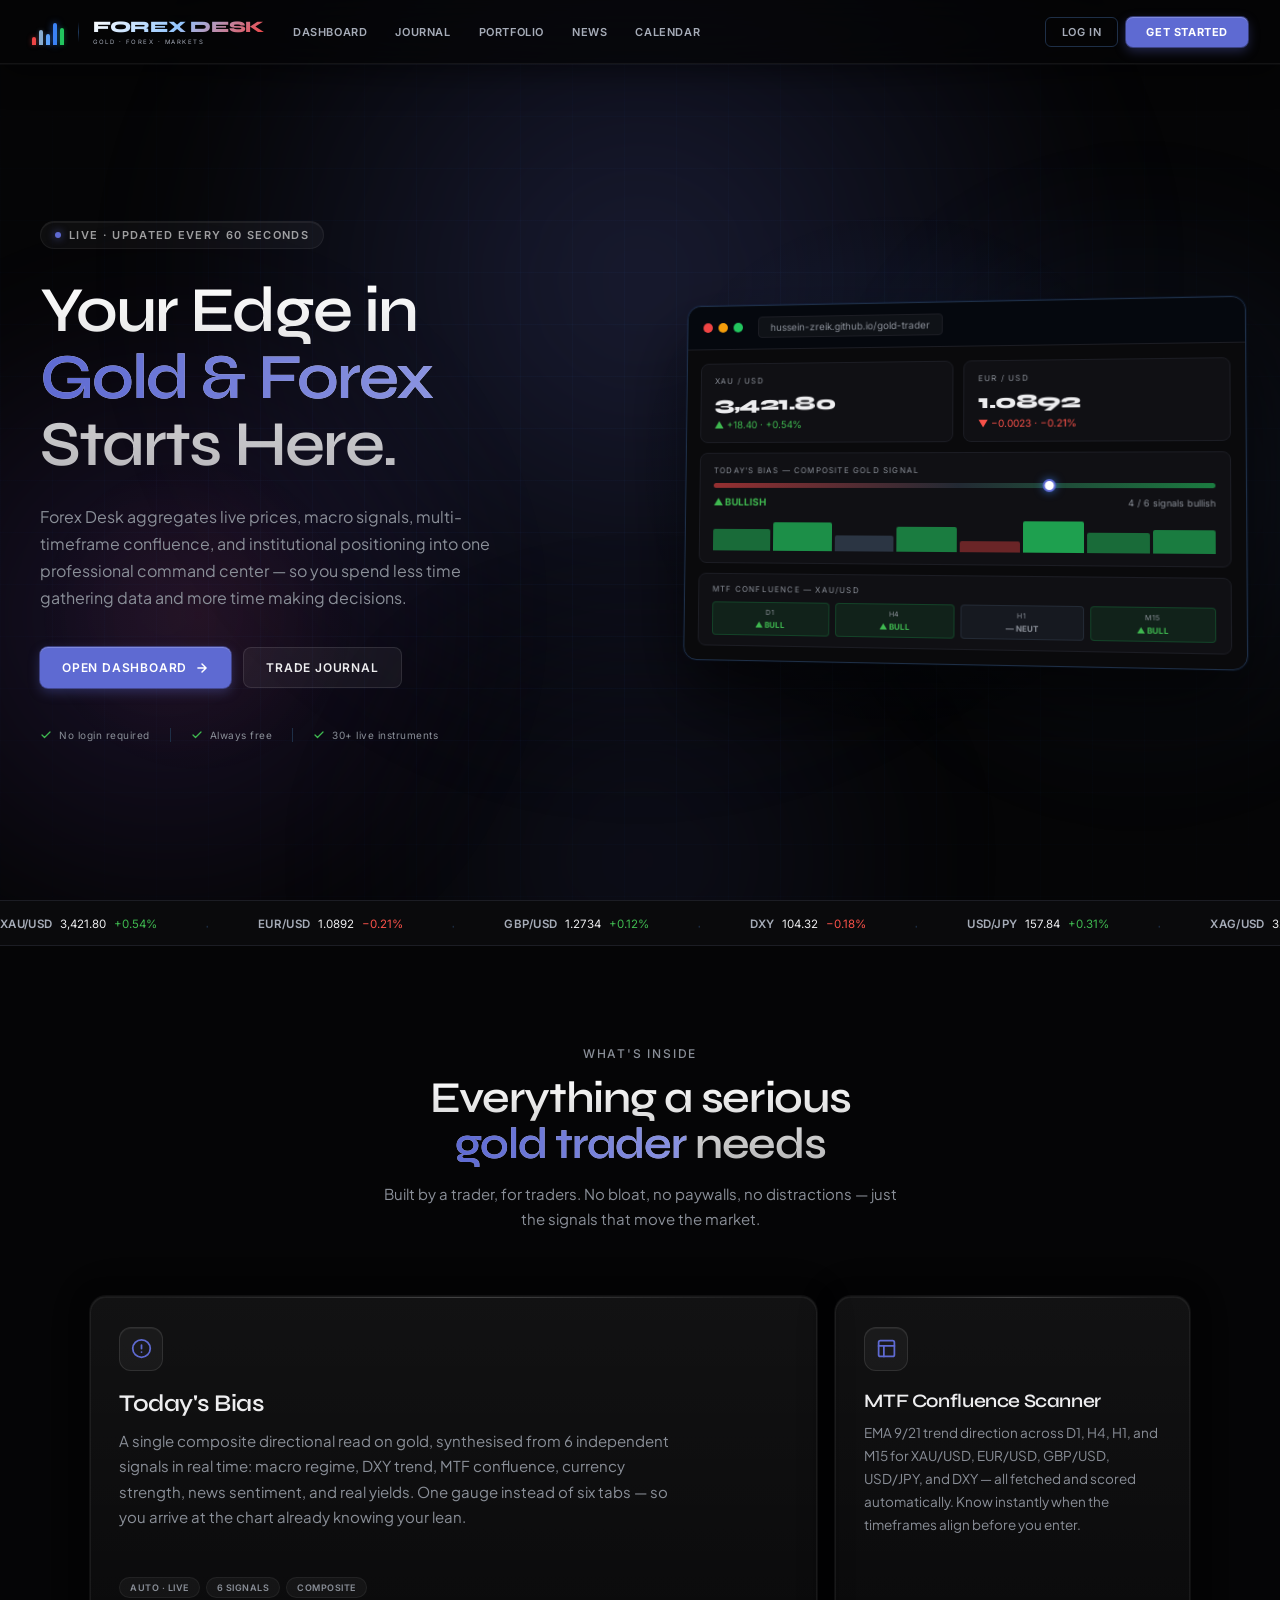
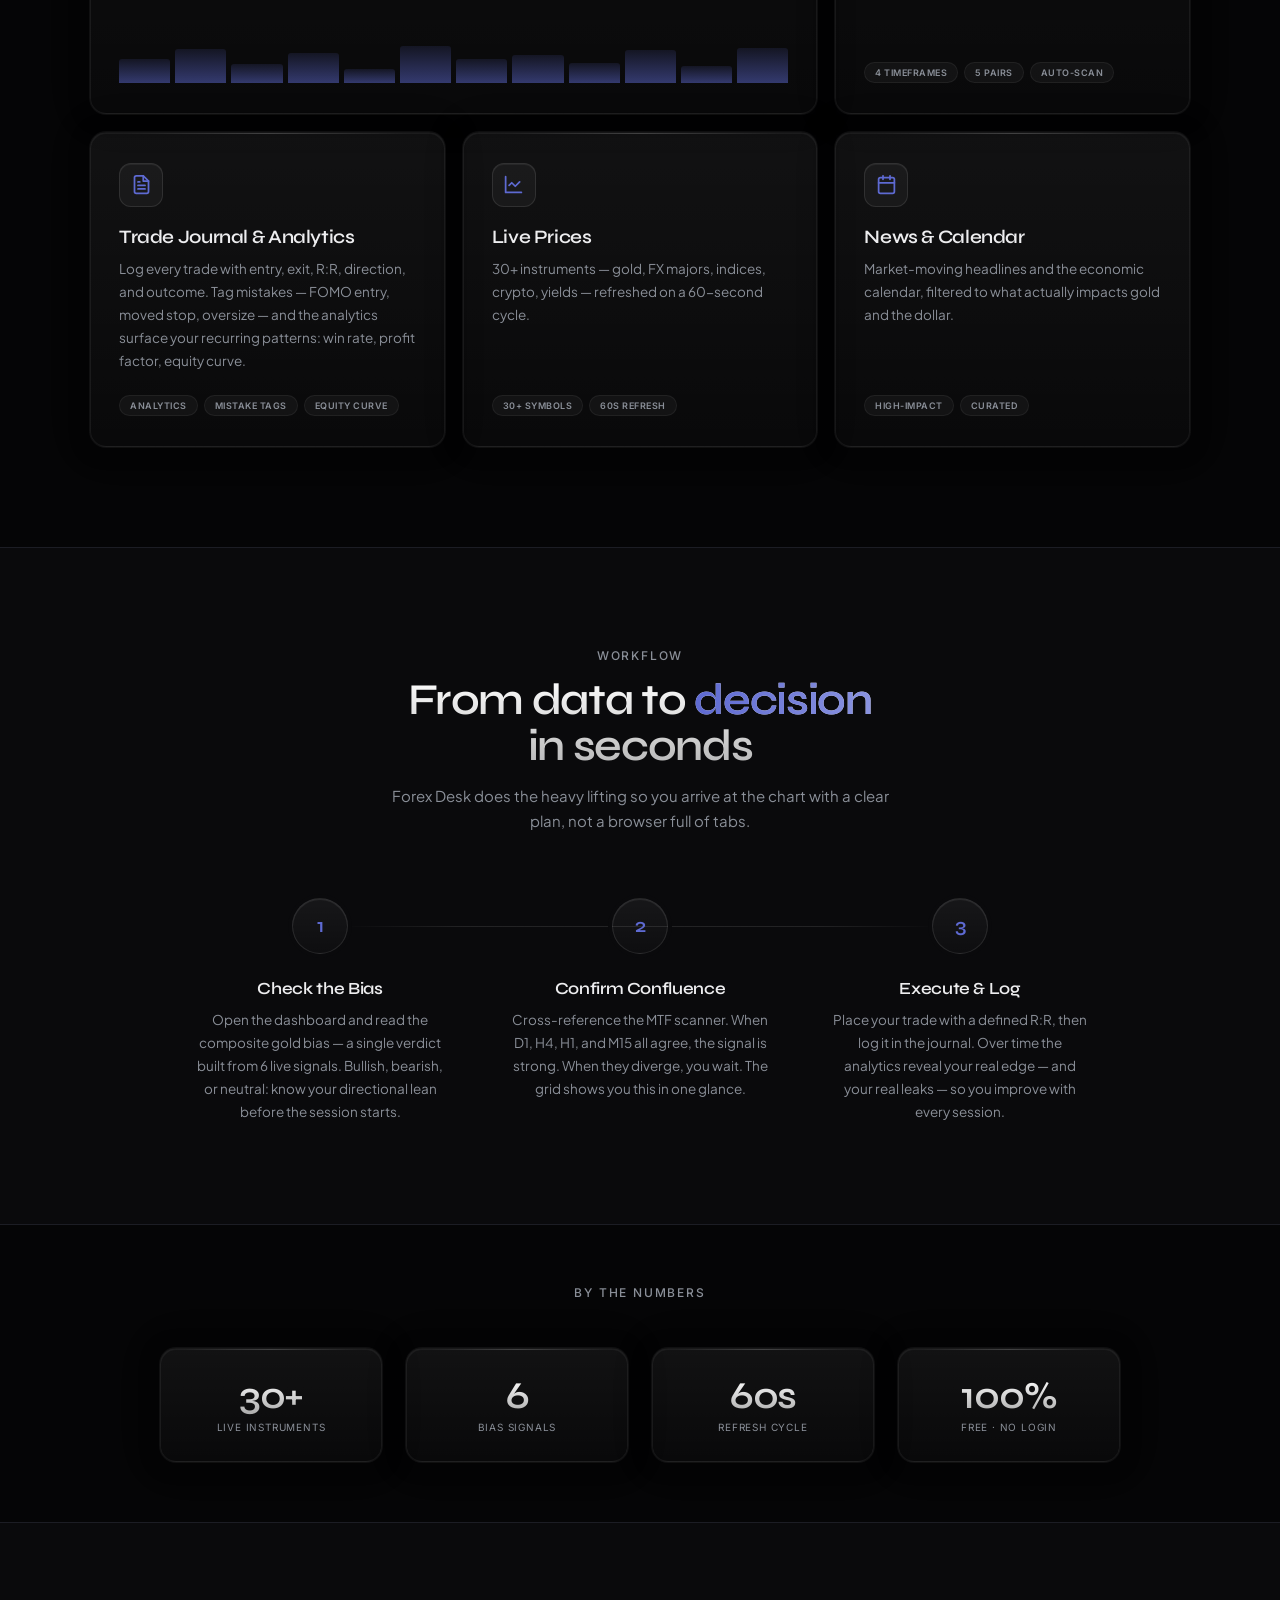
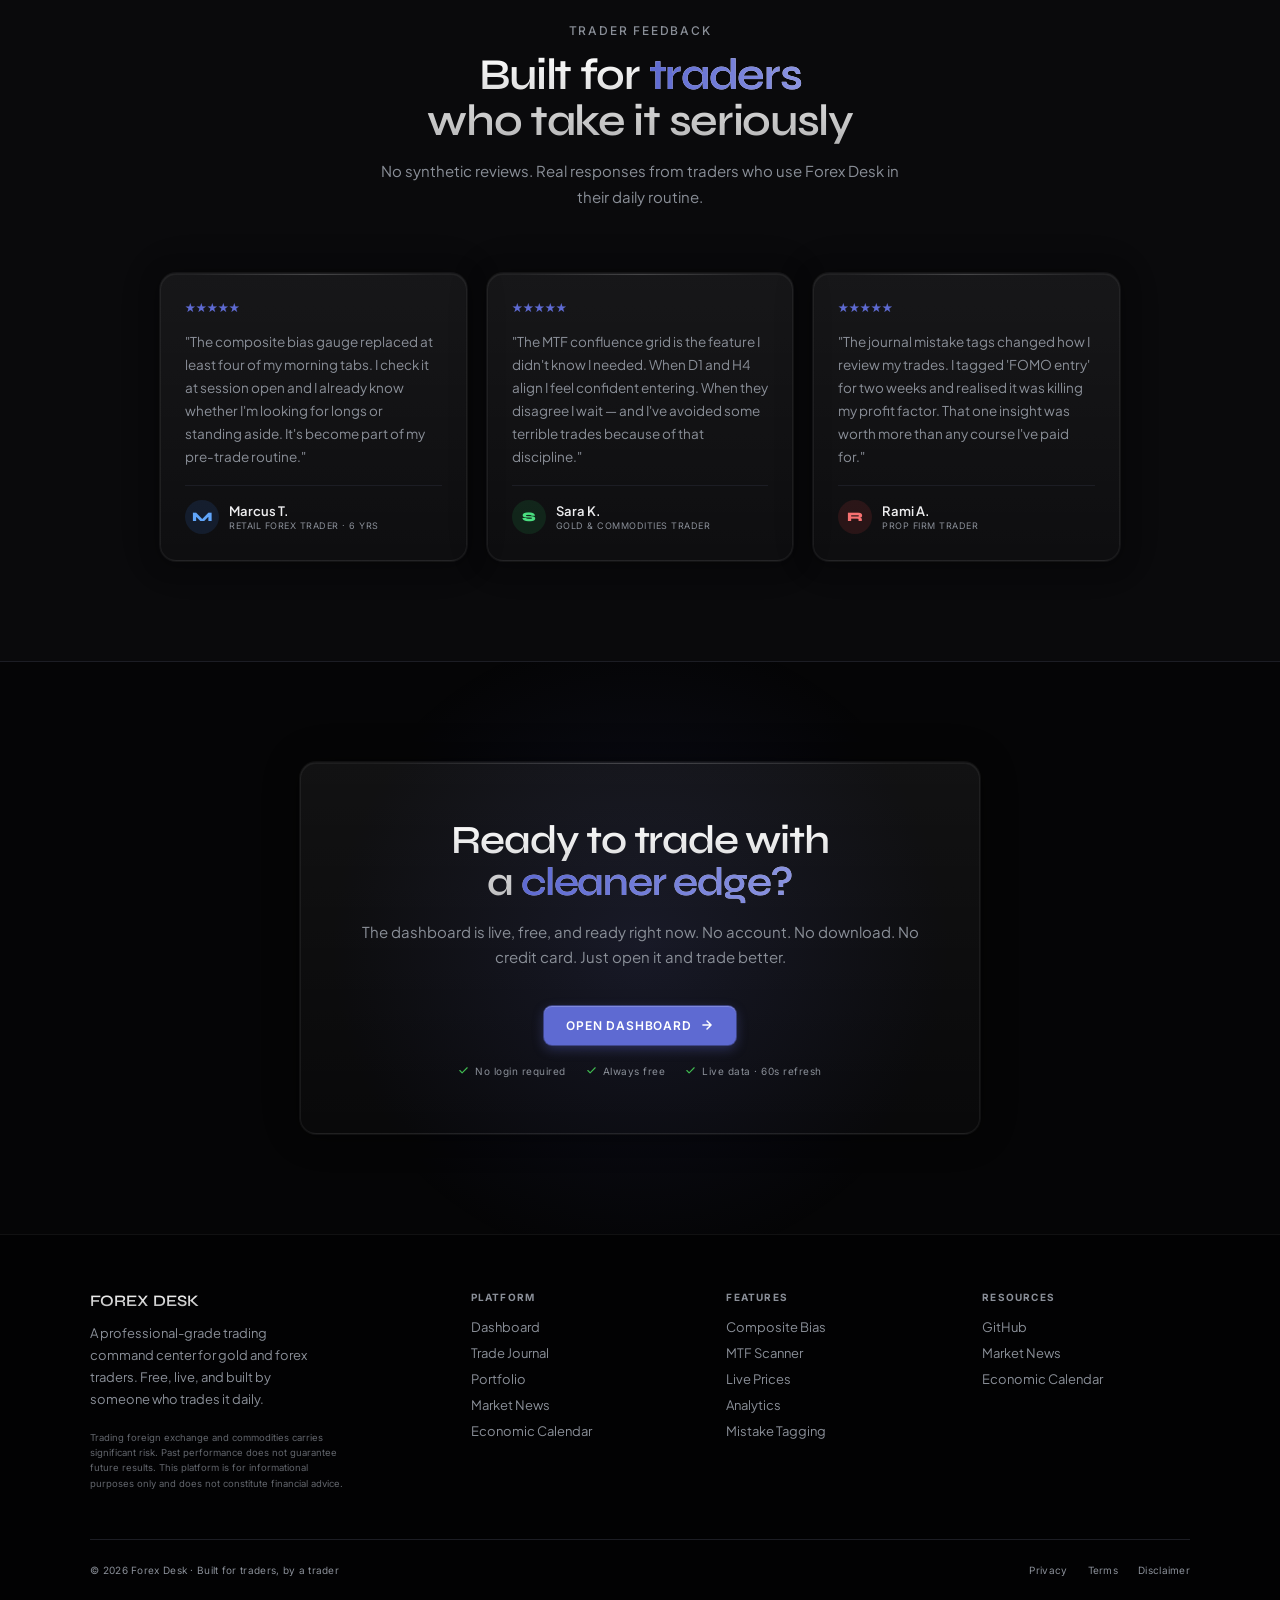
==== index.html @ 8e32d46e "Full Linear/Modern structural redesign of all remaining pages Apply deep design-system treatment acr" ====
<!DOCTYPE html>
<html lang="en">
<head>
<meta charset="UTF-8">
<meta name="viewport" content="width=device-width, initial-scale=1.0">
<title>Forex Desk — Professional Gold & Forex Trading Command Center</title>
<meta name="description" content="Live gold and forex trading dashboard with composite bias signals, multi-timeframe confluence, trade journal analytics, and real-time market intelligence.">
<meta property="og:type"        content="website">
<meta property="og:title"       content="Forex Desk — Professional Gold & Forex Trading Platform">
<meta property="og:description" content="The professional gold & forex trading command center. Live prices, trade journal, portfolio tracker, economic calendar and market news — all in one dashboard.">
<meta property="og:url"         content="https://hussein-zreik.github.io/gold-trader/index.html">
<meta property="og:image"       content="https://hussein-zreik.github.io/gold-trader/og-image.svg">
<meta name="twitter:card"       content="summary_large_image">
<meta name="twitter:title"      content="Forex Desk — Professional Gold & Forex Trading Platform">
<meta name="twitter:description" content="The professional gold & forex trading command center. Live prices, trade journal, portfolio tracker, economic calendar and market news — all in one dashboard.">
<meta name="twitter:image"      content="https://hussein-zreik.github.io/gold-trader/og-image.svg">
<link rel="canonical"           href="https://hussein-zreik.github.io/gold-trader/index.html">
<meta name="theme-color" content="#04080F">
<link rel="preconnect" href="https://fonts.googleapis.com">
<link rel="preconnect" href="https://fonts.gstatic.com" crossorigin>
<link rel="preload" as="style" href="https://fonts.googleapis.com/css2?family=Plus+Jakarta+Sans:wght@400;500;600;700;800&family=Inter:wght@300;400;500;600&family=Syne:wght@700;800;900&display=swap">
<link rel="stylesheet" href="https://fonts.googleapis.com/css2?family=Plus+Jakarta+Sans:wght@400;500;600;700;800&family=Inter:wght@300;400;500;600&family=Syne:wght@700;800;900&display=swap" media="print" onload="this.media='all'">
<noscript><link rel="stylesheet" href="https://fonts.googleapis.com/css2?family=Plus+Jakarta+Sans:wght@400;500;600;700;800&family=Inter:wght@300;400;500;600&family=Syne:wght@700;800;900&display=swap"></noscript>
<style>
:root {
  --bg:    #04080F;
  --bg2:   #070D18;
  --bg3:   #0B1422;
  --card:  #0D1825;
  --border:#162235;
  --border2:#1E2F47;
  --text:  #E8F0FB;
  --muted: #5A7A9E;
  --muted2:#7FA3C8;
  --blue:  #3B82F6;
  --blue2: #2563EB;
  --blue3: #1D4ED8;
  --red:   #EF4444;
  --green: #22C55E;
  --gold:  #F59E0B;
  --sans:  'Plus Jakarta Sans', 'Inter', system-ui, sans-serif;
  --mono:  'Inter', monospace;
  --display: Syne, 'Plus Jakarta Sans', sans-serif;
}

* { margin: 0; padding: 0; box-sizing: border-box; }

html { scroll-behavior: smooth; }

body {
  font-family: var(--sans);
  background: var(--bg);
  color: var(--text);
  min-height: 100vh;
  overflow-x: hidden;
}

/* ── HEADER ── */
.site-header {
  position: sticky;
  top: 0;
  z-index: 100;
  background: rgba(4,8,15,0.88);
  backdrop-filter: blur(20px);
  -webkit-backdrop-filter: blur(20px);
  border-bottom: 1px solid var(--border);
  padding: 0 32px;
  height: 64px;
  display: flex;
  align-items: center;
  gap: 16px;
}

.logo {
  display: flex;
  align-items: center;
  gap: 10px;
  text-decoration: none;
  flex-shrink: 0;
}

.logo-bars {
  display: flex;
  align-items: flex-end;
  gap: 3px;
  height: 26px;
}

.logo-bar {
  border-radius: 2px 2px 0 0;
  transform-origin: bottom;
}
.lb1 { width:4px; height:8px;  background:#ef4444; box-shadow:0 0 5px rgba(239,68,68,.5);  animation: 2.8s ease-in-out infinite breathe1; }
.lb2 { width:4px; height:15px; background:#8bafd1; box-shadow:0 0 4px rgba(139,175,209,.3); animation: 3.2s ease-in-out .3s infinite breathe2; }
.lb3 { width:4px; height:11px; background:#60a5fa; box-shadow:0 0 5px rgba(96,165,250,.4);  animation: 2.6s ease-in-out .6s infinite breathe3; }
.lb4 { width:4px; height:22px; background:#3b82f6; box-shadow:0 0 7px rgba(59,130,246,.6);  animation: 3.5s ease-in-out .1s infinite breathe4; }
.lb5 { width:4px; height:17px; background:#22c55e; box-shadow:0 0 5px rgba(34,197,94,.4);   animation: 3.0s ease-in-out .5s infinite breathe5; }

@keyframes breathe1 { 0%,100%{transform:scaleY(1);opacity:.9}  50%{transform:scaleY(1.4);opacity:1} }
@keyframes breathe2 { 0%,100%{transform:scaleY(1);opacity:.85} 50%{transform:scaleY(1.3);opacity:1} }
@keyframes breathe3 { 0%,100%{transform:scaleY(1);opacity:.8}  50%{transform:scaleY(1.5);opacity:1} }
@keyframes breathe4 { 0%,100%{transform:scaleY(1);opacity:1}   50%{transform:scaleY(1.2);opacity:.95} }
@keyframes breathe5 { 0%,100%{transform:scaleY(1);opacity:.9}  50%{transform:scaleY(1.35);opacity:1} }

.logo-divider {
  width: 1px;
  height: 20px;
  background: linear-gradient(180deg, transparent, #1e3a5f, transparent);
  margin: 0 4px;
}

.logo-name {
  font-family: var(--display);
  font-size: 16px;
  font-weight: 800;
  letter-spacing: -.3px;
  background: linear-gradient(135deg, #fff 0%, #93c5fd 50%, #ef4444 100%);
  -webkit-background-clip: text;
  -webkit-text-fill-color: transparent;
  background-clip: text;
  line-height: 1;
}

.logo-sub {
  font-size: 6px;
  color: var(--muted2);
  letter-spacing: 1.5px;
  font-family: var(--mono);
  margin-top: 3px;
  text-transform: uppercase;
}

.site-nav {
  display: flex;
  align-items: center;
  gap: 2px;
  flex: 1;
}

.nav-link {
  padding: 7px 13px;
  font-family: var(--mono);
  font-size: 11px;
  font-weight: 600;
  letter-spacing: .6px;
  text-transform: uppercase;
  color: var(--muted2);
  text-decoration: none;
  border-radius: 6px;
  transition: color .2s, background .2s;
  cursor: pointer;
  border: none;
  background: none;
  white-space: nowrap;
}

.nav-link:hover { color: var(--text); background: rgba(59,130,246,.07); }
.nav-link.active { color: var(--blue); }

.header-actions {
  display: flex;
  align-items: center;
  gap: 8px;
  flex-shrink: 0;
  margin-left: auto;
}

.nav-login {
  padding: 7px 16px;
  font-family: var(--mono);
  font-size: 11px;
  font-weight: 600;
  letter-spacing: .6px;
  text-transform: uppercase;
  color: var(--muted2);
  text-decoration: none;
  border-radius: 6px;
  border: 1px solid var(--border2);
  transition: color .2s, border-color .2s;
}
.nav-login:hover { color: var(--text); border-color: var(--muted); }

.nav-cta {
  padding: 8px 20px;
  background: var(--blue2);
  color: #fff;
  font-family: var(--mono);
  font-size: 11px;
  font-weight: 700;
  letter-spacing: .6px;
  text-transform: uppercase;
  text-decoration: none;
  border-radius: 7px;
  border: none;
  cursor: pointer;
  transition: background .2s, box-shadow .2s;
  box-shadow: 0 0 0 0 rgba(37,99,235,0);
}
.nav-cta:hover { background: var(--blue3); box-shadow: 0 4px 16px rgba(37,99,235,.35); }

.mobile-menu-btn {
  display: none;
  background: none;
  border: none;
  color: var(--muted2);
  font-size: 20px;
  cursor: pointer;
  margin-left: auto;
  padding: 4px 8px;
}

/* ── HERO ── */
.hero {
  min-height: calc(100vh - 64px);
  display: flex;
  align-items: center;
  position: relative;
  overflow: hidden;
  padding: 80px 32px;
}

.hero::before {
  content: '';
  position: absolute;
  inset: 0;
  background-image:
    linear-gradient(rgba(59,130,246,.035) 1px, transparent 1px),
    linear-gradient(90deg, rgba(59,130,246,.035) 1px, transparent 1px);
  background-size: 52px 52px;
  mask-image: radial-gradient(ellipse 80% 80% at 50% 50%, black 30%, transparent 100%);
}

.hero-glow-blue {
  position: absolute;
  top: 15%;
  right: 8%;
  width: 560px;
  height: 560px;
  background: radial-gradient(circle, rgba(59,130,246,.1) 0%, transparent 65%);
  pointer-events: none;
}

.hero-glow-red {
  position: absolute;
  bottom: 15%;
  left: 3%;
  width: 320px;
  height: 320px;
  background: radial-gradient(circle, rgba(239,68,68,.07) 0%, transparent 70%);
  pointer-events: none;
}

.hero-inner {
  position: relative;
  z-index: 1;
  max-width: 1200px;
  margin: 0 auto;
  width: 100%;
  display: grid;
  grid-template-columns: 1fr 1fr;
  gap: 72px;
  align-items: center;
}

.hero-badge {
  display: inline-flex;
  align-items: center;
  gap: 8px;
  font-family: var(--mono);
  font-size: 10px;
  font-weight: 600;
  letter-spacing: 1.8px;
  text-transform: uppercase;
  color: var(--blue);
  background: rgba(59,130,246,.07);
  border: 1px solid rgba(59,130,246,.18);
  padding: 6px 14px;
  border-radius: 20px;
  margin-bottom: 28px;
}

.hero-badge-dot { width:6px; height:6px; background:var(--green); border-radius:50%; animation:1.6s ease-in-out infinite livepulse; }
@keyframes livepulse { 0%,100%{opacity:1;transform:scale(1)} 50%{opacity:.4;transform:scale(.75)} }

.hero-title {
  font-family: var(--display);
  font-size: clamp(38px, 5.2vw, 64px);
  font-weight: 900;
  line-height: 1.03;
  letter-spacing: -2px;
  margin-bottom: 24px;
  color: var(--text);
}

.hl-blue {
  background: linear-gradient(135deg, #60a5fa 0%, #3b82f6 100%);
  -webkit-background-clip: text;
  -webkit-text-fill-color: transparent;
  background-clip: text;
}

.hl-red {
  background: linear-gradient(135deg, #f87171 0%, #ef4444 100%);
  -webkit-background-clip: text;
  -webkit-text-fill-color: transparent;
  background-clip: text;
}

.hero-desc {
  font-size: 16px;
  color: var(--muted2);
  line-height: 1.75;
  margin-bottom: 36px;
  max-width: 460px;
}

.hero-actions {
  display: flex;
  gap: 12px;
  flex-wrap: wrap;
  margin-bottom: 40px;
}

.btn-primary {
  padding: 13px 30px;
  background: var(--blue2);
  color: #fff;
  font-family: var(--mono);
  font-size: 12px;
  font-weight: 700;
  letter-spacing: .8px;
  text-transform: uppercase;
  text-decoration: none;
  border-radius: 8px;
  border: none;
  cursor: pointer;
  transition: background .2s, transform .15s, box-shadow .2s;
  box-shadow: 0 4px 20px rgba(37,99,235,.3);
  display: inline-flex;
  align-items: center;
  gap: 8px;
}
.btn-primary:hover { background: var(--blue3); transform: translateY(-2px); box-shadow: 0 8px 32px rgba(37,99,235,.45); }

.btn-secondary {
  padding: 13px 30px;
  background: transparent;
  color: var(--muted2);
  font-family: var(--mono);
  font-size: 12px;
  font-weight: 600;
  letter-spacing: .8px;
  text-transform: uppercase;
  text-decoration: none;
  border-radius: 8px;
  border: 1px solid var(--border2);
  cursor: pointer;
  transition: color .2s, border-color .2s, transform .15s;
}
.btn-secondary:hover { color: var(--text); border-color: var(--muted); transform: translateY(-2px); }

.hero-trust {
  display: flex;
  align-items: center;
  gap: 20px;
  flex-wrap: wrap;
}

.hero-trust-item {
  display: flex;
  align-items: center;
  gap: 7px;
  font-family: var(--mono);
  font-size: 10px;
  color: var(--muted);
  letter-spacing: .5px;
}

.hero-trust-item svg { color: var(--green); flex-shrink: 0; }

.trust-divider { width: 1px; height: 14px; background: var(--border2); }

/* hero dashboard preview */
.hero-visual { position: relative; }

.dashboard-preview {
  background: var(--bg2);
  border: 1px solid var(--border2);
  border-radius: 14px;
  overflow: hidden;
  box-shadow:
    0 40px 80px rgba(0,0,0,.7),
    0 0 0 1px rgba(59,130,246,.08),
    inset 0 1px 0 rgba(255,255,255,.04);
  transform: perspective(1000px) rotateY(-6deg) rotateX(2deg);
  transition: transform .4s ease;
}
.dashboard-preview:hover { transform: perspective(1000px) rotateY(-2deg) rotateX(1deg); }

.dp-header {
  background: rgba(4,8,15,.8);
  padding: 11px 16px;
  display: flex;
  align-items: center;
  gap: 8px;
  border-bottom: 1px solid var(--border);
}

.dp-dots { display: flex; gap: 6px; }
.dp-dot { width:10px; height:10px; border-radius:50%; }
.dp-dot.r { background:#ef4444; }
.dp-dot.y { background:#f59e0b; }
.dp-dot.g { background:#22c55e; }

.dp-url {
  margin-left: 8px;
  font-family: var(--mono);
  font-size: 10px;
  color: var(--muted);
  background: rgba(255,255,255,.04);
  padding: 4px 12px;
  border-radius: 4px;
  border: 1px solid var(--border);
}

.dp-body {
  padding: 14px;
  display: grid;
  grid-template-columns: 1fr 1fr;
  gap: 10px;
}

.dp-widget {
  background: var(--bg3);
  border: 1px solid var(--border);
  border-radius: 8px;
  padding: 12px 14px;
}

.dp-widget-label {
  font-family: var(--mono);
  font-size: 8px;
  color: var(--muted);
  letter-spacing: 1.2px;
  text-transform: uppercase;
  margin-bottom: 6px;
}

.dp-price {
  font-family: var(--display);
  font-size: 20px;
  font-weight: 800;
  color: var(--text);
  letter-spacing: -.5px;
}

.dp-change {
  font-family: var(--mono);
  font-size: 10px;
  margin-top: 3px;
}
.dp-change.up { color: var(--green); }
.dp-change.dn { color: var(--red); }

.dp-bias {
  grid-column: 1/-1;
  background: var(--bg3);
  border: 1px solid var(--border);
  border-radius: 8px;
  padding: 12px 14px;
}

.dp-bias-label {
  font-family: var(--mono);
  font-size: 8px;
  color: var(--muted);
  letter-spacing: 1.2px;
  text-transform: uppercase;
  margin-bottom: 8px;
}

.dp-bias-bar {
  height: 5px;
  background: linear-gradient(90deg, rgba(239,68,68,.6), rgba(107,140,174,.2) 50%, rgba(34,197,94,.6));
  border-radius: 3px;
  position: relative;
  margin-bottom: 8px;
}

.dp-bias-needle {
  position: absolute;
  top: -4px;
  width: 13px;
  height: 13px;
  background: #fff;
  border-radius: 50%;
  border: 2px solid var(--blue);
  transform: translateX(-50%);
  left: 68%;
  box-shadow: 0 0 8px rgba(59,130,246,.7);
}

.dp-bias-row {
  display: flex;
  justify-content: space-between;
  align-items: center;
}

.dp-bias-verdict {
  font-family: var(--mono);
  font-size: 10px;
  font-weight: 700;
  color: var(--green);
}

.dp-bias-score {
  font-family: var(--mono);
  font-size: 9px;
  color: var(--muted);
}

.dp-mini-bars {
  display: flex;
  align-items: flex-end;
  gap: 3px;
  height: 36px;
  margin-top: 8px;
}

.dp-mini-bar {
  flex: 1;
  border-radius: 2px 2px 0 0;
  min-height: 4px;
}

/* confluence row */
.dp-conf {
  grid-column: 1/-1;
  background: var(--bg3);
  border: 1px solid var(--border);
  border-radius: 8px;
  padding: 10px 14px;
}

.dp-conf-label {
  font-family: var(--mono);
  font-size: 8px;
  color: var(--muted);
  letter-spacing: 1.2px;
  text-transform: uppercase;
  margin-bottom: 8px;
}

.dp-conf-grid {
  display: grid;
  grid-template-columns: repeat(4, 1fr);
  gap: 6px;
}

.dp-conf-cell {
  border-radius: 4px;
  padding: 5px 6px;
  text-align: center;
}

.dp-conf-tf {
  font-family: var(--mono);
  font-size: 7px;
  color: var(--muted);
  letter-spacing: .5px;
  margin-bottom: 3px;
}

.dp-conf-dir {
  font-family: var(--mono);
  font-size: 8px;
  font-weight: 700;
}

.dp-conf-cell.bull { background: rgba(34,197,94,.1); border: 1px solid rgba(34,197,94,.2); }
.dp-conf-cell.bull .dp-conf-dir { color: var(--green); }
.dp-conf-cell.bear { background: rgba(239,68,68,.1); border: 1px solid rgba(239,68,68,.2); }
.dp-conf-cell.bear .dp-conf-dir { color: var(--red); }
.dp-conf-cell.neut { background: rgba(107,140,174,.08); border: 1px solid rgba(107,140,174,.15); }
.dp-conf-cell.neut .dp-conf-dir { color: var(--muted); }

/* ── TICKER STRIP ── */
.ticker-strip {
  background: var(--bg2);
  border-top: 1px solid var(--border);
  border-bottom: 1px solid var(--border);
  padding: 10px 0;
  overflow: hidden;
  white-space: nowrap;
}

.ticker-inner {
  display: inline-flex;
  gap: 48px;
  animation: 32s linear infinite ticker-scroll;
}

.ticker-inner:hover { animation-play-state: paused; }

@keyframes ticker-scroll {
  from { transform: translateX(0); }
  to   { transform: translateX(-50%); }
}

.tick-item {
  display: inline-flex;
  align-items: center;
  gap: 8px;
  font-family: var(--mono);
  font-size: 11.5px;
}

.tick-sep { color: var(--border2); }
.tick-sym { color: var(--muted2); font-weight: 600; letter-spacing: .3px; }
.tick-price { color: var(--text); }
.tick-chg.up { color: var(--green); }
.tick-chg.dn { color: var(--red); }

/* ── SECTION SHARED ── */
.section-label {
  font-family: var(--mono);
  font-size: 10px;
  font-weight: 600;
  letter-spacing: 2px;
  text-transform: uppercase;
  color: var(--blue);
  margin-bottom: 14px;
  text-align: center;
}

.section-title {
  font-family: var(--display);
  font-size: clamp(28px, 4vw, 44px);
  font-weight: 900;
  letter-spacing: -1.2px;
  text-align: center;
  color: var(--text);
  margin-bottom: 14px;
  line-height: 1.08;
}

.section-desc {
  font-size: 15px;
  color: var(--muted2);
  text-align: center;
  max-width: 520px;
  margin: 0 auto 64px;
  line-height: 1.75;
}

/* ── FEATURES ── */
.features {
  padding: 100px 32px;
  background: var(--bg);
  position: relative;
}

.features-grid {
  max-width: 1100px;
  margin: 0 auto;
  display: grid;
  grid-template-columns: repeat(3, 1fr);
  gap: 22px;
}

.feature-card {
  background: var(--card);
  border: 1px solid var(--border);
  border-radius: 16px;
  padding: 32px 28px;
  transition: border-color .25s, transform .25s, box-shadow .25s;
  position: relative;
  overflow: hidden;
}

.feature-card::after {
  content: '';
  position: absolute;
  top: 0; left: 0; right: 0;
  height: 1px;
  opacity: 0;
  transition: opacity .25s;
}

.feature-card.blue::after  { background: linear-gradient(90deg, transparent, var(--blue), transparent); }
.feature-card.green::after { background: linear-gradient(90deg, transparent, var(--green), transparent); }
.feature-card.red::after   { background: linear-gradient(90deg, transparent, var(--red), transparent); }

.feature-card:hover {
  border-color: var(--border2);
  transform: translateY(-5px);
  box-shadow: 0 20px 48px rgba(0,0,0,.45);
}

.feature-card:hover::after { opacity: 1; }

.feature-icon {
  width: 46px;
  height: 46px;
  border-radius: 11px;
  display: flex;
  align-items: center;
  justify-content: center;
  margin-bottom: 20px;
  flex-shrink: 0;
}

.feature-icon.blue  { background: rgba(59,130,246,.1);  border: 1px solid rgba(59,130,246,.18); }
.feature-icon.green { background: rgba(34,197,94,.1);   border: 1px solid rgba(34,197,94,.18); }
.feature-icon.red   { background: rgba(239,68,68,.1);   border: 1px solid rgba(239,68,68,.18); }
.feature-icon svg { width: 21px; height: 21px; }

.feature-name {
  font-family: var(--display);
  font-size: 18px;
  font-weight: 800;
  color: var(--text);
  margin-bottom: 10px;
  letter-spacing: -.4px;
}

.feature-desc {
  font-size: 13.5px;
  color: var(--muted2);
  line-height: 1.72;
  margin-bottom: 22px;
}

.feature-tags {
  display: flex;
  flex-wrap: wrap;
  gap: 6px;
}

.ftag {
  font-family: var(--mono);
  font-size: 9px;
  font-weight: 600;
  letter-spacing: .5px;
  padding: 4px 10px;
  border-radius: 12px;
  text-transform: uppercase;
}

.ftag.blue  { background:rgba(59,130,246,.09);  color: #60a5fa; border: 1px solid rgba(59,130,246,.15); }
.ftag.green { background:rgba(34,197,94,.09);   color: #4ade80; border: 1px solid rgba(34,197,94,.15); }
.ftag.red   { background:rgba(239,68,68,.09);   color: #f87171; border: 1px solid rgba(239,68,68,.15); }

/* ── HOW IT WORKS ── */
.how-it-works {
  padding: 100px 32px;
  background: var(--bg2);
  border-top: 1px solid var(--border);
  border-bottom: 1px solid var(--border);
}

.steps-grid {
  max-width: 960px;
  margin: 0 auto;
  display: grid;
  grid-template-columns: repeat(3, 1fr);
  gap: 0;
  position: relative;
}

.steps-grid::before {
  content: '';
  position: absolute;
  top: 28px;
  left: calc(16.66% + 23px);
  right: calc(16.66% + 23px);
  height: 1px;
  background: linear-gradient(90deg, transparent, var(--border2) 20%, var(--border2) 80%, transparent);
}

.step {
  text-align: center;
  padding: 0 32px;
  position: relative;
}

.step-num {
  width: 56px;
  height: 56px;
  border-radius: 50%;
  background: var(--bg3);
  border: 1px solid var(--border2);
  display: flex;
  align-items: center;
  justify-content: center;
  font-family: var(--display);
  font-size: 20px;
  font-weight: 900;
  color: var(--blue);
  margin: 0 auto 24px;
  position: relative;
  z-index: 1;
  box-shadow: 0 0 0 4px var(--bg2);
}

.step-title {
  font-family: var(--display);
  font-size: 17px;
  font-weight: 800;
  color: var(--text);
  margin-bottom: 10px;
  letter-spacing: -.3px;
}

.step-desc {
  font-size: 13.5px;
  color: var(--muted2);
  line-height: 1.7;
}

/* ── STATS BAR ── */
.stats-bar {
  padding: 60px 32px;
  background: var(--bg);
}

.stats-inner {
  max-width: 960px;
  margin: 0 auto;
  display: grid;
  grid-template-columns: repeat(4, 1fr);
  gap: 24px;
}

.stat-card {
  background: var(--card);
  border: 1px solid var(--border);
  border-radius: 14px;
  padding: 28px 24px;
  text-align: center;
  transition: border-color .2s;
}

.stat-card:hover { border-color: var(--border2); }

.stat-num {
  font-family: var(--display);
  font-size: 38px;
  font-weight: 900;
  letter-spacing: -1.5px;
  background: linear-gradient(135deg, #93c5fd, #3b82f6);
  -webkit-background-clip: text;
  -webkit-text-fill-color: transparent;
  background-clip: text;
  margin-bottom: 6px;
  line-height: 1;
}

.stat-label {
  font-family: var(--mono);
  font-size: 10px;
  color: var(--muted);
  letter-spacing: .8px;
  text-transform: uppercase;
}

/* ── SOCIAL PROOF ── */
.testimonials {
  padding: 100px 32px;
  background: var(--bg2);
  border-top: 1px solid var(--border);
  border-bottom: 1px solid var(--border);
}

.testimonials-grid {
  max-width: 960px;
  margin: 0 auto;
  display: grid;
  grid-template-columns: repeat(3, 1fr);
  gap: 20px;
}

.testimonial-card {
  background: var(--card);
  border: 1px solid var(--border);
  border-radius: 14px;
  padding: 26px 24px;
  display: flex;
  flex-direction: column;
  gap: 16px;
  transition: border-color .2s, transform .2s;
}

.testimonial-card:hover { border-color: var(--border2); transform: translateY(-3px); }

.testimonial-stars {
  display: flex;
  gap: 3px;
  color: var(--gold);
  font-size: 12px;
}

.testimonial-text {
  font-size: 13.5px;
  color: var(--muted2);
  line-height: 1.7;
  flex: 1;
}

.testimonial-author {
  display: flex;
  align-items: center;
  gap: 10px;
  padding-top: 14px;
  border-top: 1px solid var(--border);
}

.testimonial-avatar {
  width: 34px;
  height: 34px;
  border-radius: 50%;
  display: flex;
  align-items: center;
  justify-content: center;
  font-family: var(--display);
  font-size: 13px;
  font-weight: 800;
  flex-shrink: 0;
}

.testimonial-name {
  font-family: var(--sans);
  font-size: 13px;
  font-weight: 600;
  color: var(--text);
}

.testimonial-role {
  font-family: var(--mono);
  font-size: 9px;
  color: var(--muted);
  letter-spacing: .5px;
  text-transform: uppercase;
  margin-top: 1px;
}

/* ── CTA BAND ── */
.cta-band {
  padding: 100px 32px;
  position: relative;
  overflow: hidden;
}

.cta-band::before {
  content: '';
  position: absolute;
  top: 50%; left: 50%;
  width: 700px; height: 700px;
  background: radial-gradient(circle, rgba(37,99,235,.09) 0%, transparent 65%);
  transform: translate(-50%,-50%);
  pointer-events: none;
}

.cta-card {
  max-width: 680px;
  margin: 0 auto;
  background: var(--card);
  border: 1px solid var(--border2);
  border-radius: 20px;
  padding: 56px 48px;
  text-align: center;
  position: relative;
  overflow: hidden;
  box-shadow: 0 0 0 1px rgba(59,130,246,.05), 0 32px 64px rgba(0,0,0,.4);
}

.cta-card::before {
  content: '';
  position: absolute;
  top: 0; left: 0; right: 0;
  height: 1px;
  background: linear-gradient(90deg, transparent, rgba(59,130,246,.4), transparent);
}

.cta-card h2 {
  font-family: var(--display);
  font-size: clamp(26px, 4vw, 40px);
  font-weight: 900;
  letter-spacing: -1.2px;
  color: var(--text);
  margin-bottom: 16px;
  line-height: 1.08;
}

.cta-card p {
  font-size: 15px;
  color: var(--muted2);
  margin-bottom: 36px;
  line-height: 1.7;
}

.cta-meta {
  margin-top: 20px;
  display: flex;
  align-items: center;
  justify-content: center;
  gap: 20px;
  flex-wrap: wrap;
}

.cta-meta-item {
  display: flex;
  align-items: center;
  gap: 6px;
  font-family: var(--mono);
  font-size: 10px;
  color: var(--muted);
  letter-spacing: .5px;
}

.cta-meta-item svg { color: var(--green); }

/* ── FOOTER ── */
.site-footer {
  border-top: 1px solid var(--border);
  padding: 56px 32px 32px;
  background: var(--bg2);
}

.footer-main {
  max-width: 1100px;
  margin: 0 auto;
  display: grid;
  grid-template-columns: 1.6fr 1fr 1fr 1fr;
  gap: 48px;
  margin-bottom: 48px;
}

.footer-brand-col {}

.footer-logo-name {
  font-family: var(--display);
  font-size: 16px;
  font-weight: 800;
  background: linear-gradient(135deg, #fff 0%, #93c5fd 50%, #ef4444 100%);
  -webkit-background-clip: text;
  -webkit-text-fill-color: transparent;
  background-clip: text;
  margin-bottom: 12px;
}

.footer-brand-desc {
  font-size: 13px;
  color: var(--muted);
  line-height: 1.7;
  margin-bottom: 20px;
  max-width: 240px;
}

.footer-disclaimer {
  font-family: var(--mono);
  font-size: 9.5px;
  color: var(--muted);
  line-height: 1.6;
  max-width: 260px;
  opacity: .7;
}

.footer-col-title {
  font-family: var(--mono);
  font-size: 10px;
  font-weight: 700;
  letter-spacing: 1.2px;
  text-transform: uppercase;
  color: var(--muted2);
  margin-bottom: 16px;
}

.footer-col-links {
  display: flex;
  flex-direction: column;
  gap: 10px;
}

.footer-col-links a {
  font-size: 13px;
  color: var(--muted);
  text-decoration: none;
  transition: color .2s;
}

.footer-col-links a:hover { color: var(--text); }

.footer-bottom {
  max-width: 1100px;
  margin: 0 auto;
  display: flex;
  align-items: center;
  justify-content: space-between;
  gap: 16px;
  padding-top: 24px;
  border-top: 1px solid var(--border);
  flex-wrap: wrap;
}

.footer-copy {
  font-family: var(--mono);
  font-size: 10px;
  color: var(--muted);
  letter-spacing: .3px;
}

.footer-bottom-links {
  display: flex;
  gap: 20px;
}

.footer-bottom-links a {
  font-family: var(--mono);
  font-size: 10px;
  color: var(--muted);
  text-decoration: none;
  letter-spacing: .3px;
  transition: color .2s;
}

.footer-bottom-links a:hover { color: var(--muted2); }

/* ── MOBILE NAV ── */
.mobile-nav {
  display: none;
  position: fixed;
  top: 64px;
  left: 0;
  right: 0;
  background: rgba(4,8,15,0.98);
  backdrop-filter: blur(20px);
  border-bottom: 1px solid var(--border);
  padding: 12px;
  z-index: 99;
  flex-direction: column;
  gap: 4px;
}

.mobile-nav.open { display: flex; }
.mobile-nav .nav-link { padding: 12px 16px; display: block; }
.mobile-nav .nav-cta { margin-top: 8px; text-align: center; display: block; padding: 13px; }

@media (max-width: 960px) {
  .site-nav { display: none; }
  .header-actions { display: none; }
  .mobile-menu-btn { display: block; }
  .site-header { padding: 0 16px; }

  .hero { padding: 40px 16px 48px; min-height: auto; }
  .hero-inner { grid-template-columns: 1fr; gap: 32px; }
  .hero-visual { display: none; }
  .hero-title { font-size: 34px; letter-spacing: -1.2px; }
  .hero-desc { font-size: 14px; margin-bottom: 24px; }
  .hero-actions { flex-direction: column; gap: 10px; }
  .hero-actions .btn-primary,
  .hero-actions .btn-secondary { width: 100%; text-align: center; padding: 14px; }
  .hero-trust { gap: 12px; }

  .features { padding: 56px 16px; }
  .features-grid { grid-template-columns: 1fr; gap: 14px; }
  .feature-card { padding: 22px 18px; }
  .section-title { font-size: 26px; }
  .section-desc { font-size: 13px; margin-bottom: 36px; }

  .how-it-works { padding: 56px 16px; }
  .steps-grid { grid-template-columns: 1fr; gap: 32px; }
  .steps-grid::before { display: none; }
  .step { padding: 0 8px; }

  .stats-bar { padding: 40px 16px; }
  .stats-inner { grid-template-columns: repeat(2, 1fr); gap: 14px; }
  .stat-num { font-size: 30px; }

  .testimonials { padding: 56px 16px; }
  .testimonials-grid { grid-template-columns: 1fr; gap: 14px; }

  .cta-band { padding: 56px 16px; }
  .cta-card { padding: 36px 24px; }
  .cta-card h2 { font-size: 26px; }
  .cta-meta { flex-direction: column; gap: 10px; }

  .site-footer { padding: 40px 16px 24px; }
  .footer-main { grid-template-columns: 1fr 1fr; gap: 32px; }
  .footer-brand-col { grid-column: 1/-1; }
  .footer-bottom { flex-direction: column; align-items: flex-start; gap: 12px; }
}

@media (max-width: 540px) {
  .footer-main { grid-template-columns: 1fr; }
}

@media (prefers-reduced-motion: reduce) {
  .lb1,.lb2,.lb3,.lb4,.lb5 { animation: none; }
  .ticker-inner { animation: none; }
  .btn-primary:hover, .btn-secondary:hover { transform: none; }
  .dashboard-preview:hover { transform: none; }
  .feature-card:hover { transform: none; }
  .testimonial-card:hover { transform: none; }
}

/* ── GOLD PRICE LIVE ANIMATION ── */
@keyframes goldPricePulse {
  0%   { opacity: 1; }
  8%   { opacity: .55; }
  16%  { opacity: 1; }
  100% { opacity: 1; }
}

.dp-price.live-gold {
  animation: goldPricePulse 4.5s ease-in-out infinite;
  position: relative;
}

/* Subtle colour shift to reinforce "live" feel */
@keyframes goldPriceColour {
  0%,45%,100% { color: var(--text); }
  50%          { color: #f59e0b; }
  55%          { color: var(--text); }
}

.dp-price.live-gold {
  animation: goldPricePulse 4.5s ease-in-out infinite,
             goldPriceColour 9s ease-in-out infinite;
}

/* ── LEGAL MODAL ── */
#legalModal {
  background: var(--card);
  border: 1px solid var(--border2);
  border-radius: 16px;
  padding: 0;
  max-width: 540px;
  width: calc(100vw - 32px);
  color: var(--text);
  box-shadow: 0 32px 80px rgba(0,0,0,.75), 0 0 0 1px rgba(59,130,246,.08);
}

#legalModal::backdrop {
  background: rgba(4,8,15,0.80);
  backdrop-filter: blur(6px);
}

.legal-modal-inner {
  padding: 36px 32px 28px;
}

#legalModalTitle {
  font-family: var(--display);
  font-size: 20px;
  font-weight: 800;
  letter-spacing: -.4px;
  color: var(--text);
  margin-bottom: 20px;
  padding-bottom: 14px;
  border-bottom: 1px solid var(--border);
}

.legal-modal-body {
  display: flex;
  flex-direction: column;
  gap: 14px;
  margin-bottom: 24px;
  max-height: 52vh;
  overflow-y: auto;
  padding-right: 4px;
}

.legal-modal-body p {
  font-size: 13px;
  color: var(--muted2);
  line-height: 1.72;
}

.legal-modal-body strong {
  color: var(--text);
  font-family: var(--display);
  font-size: 13px;
  font-weight: 700;
}

.legal-modal-close {
  display: block;
  width: 100%;
  padding: 11px;
  background: var(--blue2);
  color: #fff;
  font-family: var(--mono);
  font-size: 11px;
  font-weight: 700;
  letter-spacing: .6px;
  text-transform: uppercase;
  border: none;
  border-radius: 8px;
  cursor: pointer;
  transition: background .2s;
}

.legal-modal-close:hover { background: var(--blue3); }

@media (max-width: 540px) {
  .legal-modal-inner { padding: 24px 18px 20px; }
}
</style>
<script type="application/ld+json">
{
  "@context": "https://schema.org",
  "@type": "WebApplication",
  "name": "Forex Desk",
  "url": "https://hussein-zreik.github.io/gold-trader/",
  "description": "Professional gold and forex trading command center with live prices, trade journal, portfolio tracker, economic calendar, COT report, and market news.",
  "applicationCategory": "FinanceApplication",
  "operatingSystem": "Web",
  "browserRequirements": "Requires JavaScript",
  "offers": {
    "@type": "Offer",
    "price": "0",
    "priceCurrency": "USD"
  },
  "featureList": [
    "Live gold and forex prices",
    "Trade journal",
    "Portfolio tracker",
    "Economic calendar",
    "Market news",
    "COT report"
  ],
  "screenshot": "https://hussein-zreik.github.io/gold-trader/og-image.svg"
}
</script>
<style>
/* ════ LINEAR / MODERN SKIN ════ */
:root{--bg:#050506!important;--bg2:#0a0a0c!important;--bg3:#101014!important;--bg4:#16161c!important;--border:#1c1d24!important;--border-gold:rgba(94,106,210,0.30)!important;--text:#EDEDEF!important;--muted:#8A8F98!important;--muted2:#A6ACB8!important;--green:#3FB950!important;--red:#F85149!important;--orange:#E0A341!important;--blue:#5E6AD2!important;--blue2:#6872D9!important;--blue3:#5E6AD2!important;--accent-blue:#5E6AD2!important;--btn-blue-bg:#5E6AD2!important;--gold:#5E6AD2!important;--gold-dim:#6872D9!important;--gold-bright:#8A93E0!important;--card:#16161c!important}
html{background:#050506!important}
body{background:transparent!important}
.lx-blob{position:fixed;border-radius:50%;z-index:-1;pointer-events:none;will-change:transform;transform:translateZ(0)}
.lx-blob.b1{top:-220px;left:50%;width:1000px;height:1000px;margin-left:-500px;background:radial-gradient(circle,rgba(94,106,210,.22),transparent 70%);filter:blur(55px);animation:lxf1 9s ease-in-out infinite}
.lx-blob.b2{top:24%;left:-160px;width:650px;height:800px;background:radial-gradient(circle,rgba(139,92,246,.15),transparent 70%);filter:blur(45px);animation:lxf2 11s ease-in-out infinite}
.lx-blob.b3{top:14%;right:-140px;width:560px;height:720px;background:radial-gradient(circle,rgba(80,120,220,.12),transparent 70%);filter:blur(40px);animation:lxf3 10s ease-in-out infinite}
.lx-blob.b4{bottom:-220px;left:50%;width:760px;height:520px;margin-left:-380px;background:radial-gradient(circle,rgba(94,106,210,.10),transparent 70%);filter:blur(50px);animation:lxpulse 8s ease-in-out infinite}
@keyframes lxf1{0%,100%{transform:translateZ(0) translateY(0)}50%{transform:translateZ(0) translateY(-26px)}}
@keyframes lxf2{0%,100%{transform:translateZ(0) translateY(0) rotate(0)}50%{transform:translateZ(0) translateY(-22px) rotate(1deg)}}
@keyframes lxf3{0%,100%{transform:translateZ(0) translateY(0) rotate(0)}50%{transform:translateZ(0) translateY(-30px) rotate(-1deg)}}
@keyframes lxpulse{0%,100%{opacity:.45;transform:translateZ(0) scale(1)}50%{opacity:.7;transform:translateZ(0) scale(1.06)}}
@media(prefers-reduced-motion:reduce){.lx-blob{animation:none!important}}
@media(max-width:780px){.lx-blob.b2,.lx-blob.b3{display:none}}
.lx-spot{position:absolute;inset:0;z-index:-1;opacity:0;transition:opacity .3s;pointer-events:none;background:radial-gradient(300px circle at var(--mx,50%) var(--my,50%),rgba(94,106,210,.15),transparent 65%)}
.feature-card:hover .lx-spot,.stat-card:hover .lx-spot,.testimonial-card:hover .lx-spot,.cta-card:hover .lx-spot{opacity:1}
.feature-card,.stat-card,.testimonial-card,.cta-card{position:relative!important;z-index:0;background:linear-gradient(to bottom,rgba(255,255,255,.055),rgba(255,255,255,.02))!important;border:1px solid rgba(255,255,255,.06)!important;border-radius:16px!important;box-shadow:0 0 0 1px rgba(255,255,255,.05),0 2px 20px rgba(0,0,0,.4),0 0 40px rgba(0,0,0,.2),inset 0 1px 0 rgba(255,255,255,.05)!important;overflow:hidden!important;transition:transform .3s cubic-bezier(.16,1,.3,1),box-shadow .3s cubic-bezier(.16,1,.3,1),border-color .3s!important}
.feature-card:hover,.stat-card:hover,.testimonial-card:hover,.cta-card:hover{border-color:rgba(255,255,255,.10)!important;box-shadow:0 0 0 1px rgba(255,255,255,.10),0 8px 40px rgba(0,0,0,.55),0 0 80px rgba(94,106,210,.12),inset 0 1px 0 rgba(255,255,255,.06)!important}
.feature-card::before,.stat-card::before,.testimonial-card::before,.cta-card::before{content:''!important;position:absolute;top:0;left:10%;right:10%;height:1px;background:linear-gradient(90deg,transparent,rgba(255,255,255,.16),transparent);z-index:3;pointer-events:none}
.site-header{background:rgba(5,5,6,.72)!important;backdrop-filter:blur(22px)!important;-webkit-backdrop-filter:blur(22px)!important;border-bottom:1px solid rgba(255,255,255,.06)!important;box-shadow:0 1px 0 rgba(255,255,255,.03),0 8px 32px rgba(0,0,0,.5)!important}
.nav-link.active{color:#EDEDEF!important;background:rgba(255,255,255,.04)!important;position:relative!important}
.nav-cta,.cta-btn{background:#5E6AD2!important;border:none!important;color:#fff!important;box-shadow:0 0 0 1px rgba(94,106,210,.5),0 4px 12px rgba(94,106,210,.35),inset 0 1px 0 0 rgba(255,255,255,.2)!important}
.nav-cta:hover,.cta-btn:hover{background:#6872D9!important;box-shadow:0 0 0 1px rgba(94,106,210,.6),0 6px 22px rgba(94,106,210,.5),inset 0 1px 0 0 rgba(255,255,255,.25)!important}
input,select,textarea{background:#0F0F12!important;border:1px solid rgba(255,255,255,.10)!important;color:#EDEDEF!important;border-radius:8px!important}
input:focus,select:focus,textarea:focus{border-color:#5E6AD2!important;box-shadow:0 0 0 3px rgba(94,106,210,.22)!important;outline:none!important}
a:focus-visible,button:focus-visible,[tabindex]:focus-visible{outline:2px solid rgba(94,106,210,.6)!important;outline-offset:2px!important}
</style>
<style>
/* ════ LINEAR / MODERN — STRUCTURAL REDESIGN (index.html only) ════ */
:root{
  --lx-ease:cubic-bezier(.16,1,.3,1);
  --lx-canvas:#050506;--lx-elev:#0a0a0c;--lx-deep:#020203;
  --lx-text:#EDEDEF;--lx-muted:#8A8F98;--lx-subtle:rgba(255,255,255,.60);
  --lx-acc:#5E6AD2;--lx-acc-h:#6872D9;--lx-acc-glow:rgba(94,106,210,.30);
  --lx-bord:rgba(255,255,255,.06);--lx-bord-h:rgba(255,255,255,.10);
  --lx-surface:linear-gradient(to bottom,rgba(255,255,255,.055),rgba(255,255,255,.02));
}

/* ── Typography: gradient headlines ── */
.hero-title,.section-title,.cta-card h2{
  font-family:var(--display)!important;
  font-weight:600!important;
  letter-spacing:-.03em!important;
  line-height:1.05!important;
  background:linear-gradient(to bottom,#fff,rgba(255,255,255,.70))!important;
  -webkit-background-clip:text!important;background-clip:text!important;
  color:transparent!important;-webkit-text-fill-color:transparent!important;
}
.lx-shimmer{
  background:linear-gradient(90deg,#5E6AD2,#8A93E0,#5E6AD2)!important;
  background-size:200% auto!important;
  -webkit-background-clip:text!important;background-clip:text!important;
  color:transparent!important;-webkit-text-fill-color:transparent!important;
  animation:lxShimmer 5s linear infinite;
}
@keyframes lxShimmer{0%{background-position:0% center}100%{background-position:200% center}}

.section-label,.hero-badge{font-family:var(--mono)!important;}
.section-label{font-size:12px!important;letter-spacing:.15em!important;text-transform:uppercase!important;color:var(--lx-muted)!important;font-weight:500!important;}
.hero-desc,.section-desc,.feature-desc,.step-desc,.testimonial-text,.cta-card p{color:var(--lx-muted)!important;line-height:1.7!important;}

/* ── Hero badge ── */
.hero-badge{
  color:var(--lx-subtle)!important;
  background:rgba(255,255,255,.04)!important;
  border:1px solid var(--lx-bord)!important;
  font-size:11px!important;letter-spacing:.12em!important;
  border-radius:9999px!important;
  box-shadow:inset 0 1px 0 0 rgba(255,255,255,.06)!important;
}
.hero-badge-dot{background:var(--lx-acc)!important;box-shadow:0 0 8px rgba(94,106,210,.8)!important;}

/* ── Hero content (parallax target) ── */
.hero-content{will-change:transform,opacity;}

/* ── Buttons: primary with shine sweep ── */
.btn-primary{
  background:var(--lx-acc)!important;color:#fff!important;
  border:none!important;border-radius:8px!important;
  padding:12px 22px!important;font-weight:600!important;
  box-shadow:0 0 0 1px rgba(94,106,210,.5),0 4px 12px rgba(94,106,210,.35),inset 0 1px 0 0 rgba(255,255,255,.2)!important;
  transition:background .25s var(--lx-ease),transform .25s var(--lx-ease),box-shadow .25s var(--lx-ease)!important;
  position:relative!important;overflow:hidden!important;
}
.btn-primary::before{
  content:'';position:absolute;top:0;left:-120%;width:80%;height:100%;
  background:linear-gradient(90deg,transparent,rgba(255,255,255,.28),transparent);
  transform:skewX(-18deg);transition:left .6s var(--lx-ease);pointer-events:none;
}
.btn-primary:hover{background:var(--lx-acc-h)!important;transform:translateY(-2px)!important;box-shadow:0 0 0 1px rgba(94,106,210,.6),0 8px 26px rgba(94,106,210,.5),0 0 50px rgba(94,106,210,.25),inset 0 1px 0 0 rgba(255,255,255,.25)!important;}
.btn-primary:hover::before{left:130%;}
.btn-primary:active{transform:scale(.98)!important;}

.btn-secondary{
  background:rgba(255,255,255,.05)!important;color:var(--lx-text)!important;
  border:1px solid var(--lx-bord-h)!important;border-radius:8px!important;
  padding:12px 22px!important;font-weight:600!important;
  transition:background .25s var(--lx-ease),border-color .25s var(--lx-ease),transform .25s var(--lx-ease)!important;
}
.btn-secondary:hover{background:rgba(255,255,255,.08)!important;border-color:rgba(255,255,255,.16)!important;color:var(--lx-text)!important;transform:translateY(-2px)!important;}

/* ── BENTO FEATURE GRID ── */
.features-grid{
  max-width:1100px;margin:0 auto;
  display:grid!important;
  grid-template-columns:repeat(6,1fr)!important;
  grid-auto-rows:minmax(200px,auto)!important;
  gap:18px!important;
}
.feature-card{
  padding:30px 28px!important;
  display:flex!important;flex-direction:column!important;
}
/* bento spans */
.bento-hero{grid-column:span 4!important;grid-row:span 2!important;}
.bento-tall{grid-column:span 2!important;grid-row:span 2!important;}
.bento-wide{grid-column:span 3!important;}
.bento-sm{grid-column:span 2!important;}
.bento-half{grid-column:span 2!important;}

.bento-hero .feature-name{font-size:24px!important;}
.bento-hero .feature-desc{font-size:15px!important;max-width:560px;}

.feature-icon{
  border-radius:12px!important;
  width:44px!important;height:44px!important;
  background:rgba(255,255,255,.04)!important;
  border:1px solid var(--lx-bord-h)!important;
  box-shadow:inset 0 1px 0 0 rgba(255,255,255,.06)!important;
  margin-bottom:18px!important;
}
.feature-icon svg{stroke:var(--lx-acc)!important;}
.feature-name{font-family:var(--display)!important;font-size:19px!important;font-weight:600!important;letter-spacing:-.02em!important;color:var(--lx-text)!important;margin-bottom:10px!important;}
.feature-card .feature-tags{margin-top:auto!important;}
.ftag{
  font-family:var(--mono)!important;border-radius:9999px!important;
  background:rgba(255,255,255,.04)!important;color:var(--lx-muted)!important;
  border:1px solid var(--lx-bord)!important;text-transform:uppercase!important;
}

/* ── Bento mini visual inside hero card ── */
.bento-visual{margin-top:auto;display:flex;align-items:flex-end;gap:5px;height:60px;padding-top:18px;}
.bento-visual span{flex:1;border-radius:3px 3px 0 0;background:linear-gradient(to top,rgba(94,106,210,.5),rgba(94,106,210,.12));min-height:8px;}

/* ── Steps ── */
.step-num{
  background:var(--lx-surface)!important;
  border:1px solid var(--lx-bord-h)!important;
  color:var(--lx-acc)!important;
  font-family:var(--display)!important;font-weight:600!important;
  box-shadow:inset 0 1px 0 0 rgba(255,255,255,.08),0 0 0 4px var(--lx-elev)!important;
}
.step-title{font-family:var(--display)!important;font-weight:600!important;letter-spacing:-.02em!important;color:var(--lx-text)!important;}
.steps-grid::before{background:linear-gradient(90deg,transparent,var(--lx-bord-h) 20%,var(--lx-bord-h) 80%,transparent)!important;}

/* ── Stats ── */
.stat-num{
  background:linear-gradient(to bottom,#fff,rgba(255,255,255,.65))!important;
  -webkit-background-clip:text!important;background-clip:text!important;
  -webkit-text-fill-color:transparent!important;color:transparent!important;
  font-family:var(--display)!important;font-weight:600!important;letter-spacing:-.03em!important;
}
.stat-label{font-family:var(--mono)!important;color:var(--lx-muted)!important;letter-spacing:.08em!important;}

/* ── Testimonials ── */
.testimonial-stars{color:var(--lx-acc)!important;}
.testimonial-name{color:var(--lx-text)!important;}
.testimonial-role{font-family:var(--mono)!important;color:var(--lx-muted)!important;}

/* ── CTA ── */
.cta-card{border-radius:16px!important;}
.cta-band::before{background:radial-gradient(circle,rgba(94,106,210,.12) 0%,transparent 65%)!important;}

/* ── Footer ── */
.site-footer{background:var(--lx-deep)!important;border-top:1px solid var(--lx-bord)!important;}
.footer-logo-name{
  background:linear-gradient(to bottom,#fff,rgba(255,255,255,.7))!important;
  -webkit-background-clip:text!important;background-clip:text!important;
  -webkit-text-fill-color:transparent!important;color:transparent!important;
  font-family:var(--display)!important;font-weight:600!important;
}
.footer-col-title{font-family:var(--mono)!important;color:var(--lx-muted)!important;letter-spacing:.12em!important;}

/* ── Refined mobile menu ── */
.mobile-nav{
  background:rgba(5,5,6,.97)!important;
  backdrop-filter:blur(22px)!important;-webkit-backdrop-filter:blur(22px)!important;
  border-bottom:1px solid var(--lx-bord)!important;
  padding:16px 16px 20px!important;gap:6px!important;
  box-shadow:0 24px 48px rgba(0,0,0,.6)!important;
}
.mobile-nav .nav-link{
  font-family:var(--mono)!important;border-radius:8px!important;
  color:var(--lx-muted)!important;transition:background .2s var(--lx-ease),color .2s var(--lx-ease)!important;
}
.mobile-nav .nav-link:hover{background:rgba(255,255,255,.05)!important;color:var(--lx-text)!important;}
.mobile-nav .nav-cta{width:100%!important;text-align:center!important;border-radius:8px!important;padding:14px!important;margin-top:10px!important;}

/* ── Reveal entrance system (new elements) ── */
.reveal{opacity:0;transform:translateY(24px);transition:opacity .6s var(--lx-ease),transform .6s var(--lx-ease);}
.reveal.is-in{opacity:1;transform:translateY(0);}

/* ── Bento responsive collapse ── */
@media(max-width:768px){
  .features-grid{grid-template-columns:1fr!important;grid-auto-rows:auto!important;}
  .bento-hero,.bento-tall,.bento-wide,.bento-sm,.bento-half{grid-column:1/-1!important;grid-row:auto!important;}
  .bento-hero .feature-name{font-size:21px!important;}
}

@media(prefers-reduced-motion:reduce){
  .lx-shimmer{animation:none!important;}
  .btn-primary:hover,.btn-secondary:hover{transform:none!important;}
  .btn-primary::before{display:none!important;}
  .reveal{opacity:1!important;transform:none!important;transition:none!important;}
  .hero-content{transform:none!important;opacity:1!important;}
}
</style>
</head>
<body>
<div class="lx-blob b1" aria-hidden="true"></div>
<div class="lx-blob b2" aria-hidden="true"></div>
<div class="lx-blob b3" aria-hidden="true"></div>
<div class="lx-blob b4" aria-hidden="true"></div>

<!-- ── HEADER ── -->
<header class="site-header" id="siteHeader">
  <a href="index.html" class="logo" aria-label="Forex Desk home">
    <div class="logo-bars" aria-hidden="true">
      <div class="logo-bar lb1"></div>
      <div class="logo-bar lb2"></div>
      <div class="logo-bar lb3"></div>
      <div class="logo-bar lb4"></div>
      <div class="logo-bar lb5"></div>
    </div>
    <div class="logo-divider" aria-hidden="true"></div>
    <div>
      <div class="logo-name">FOREX DESK</div>
      <div class="logo-sub">Gold · Forex · Markets</div>
    </div>
  </a>

  <nav class="site-nav" aria-label="Main navigation">
    <a href="dashboard.html" class="nav-link">Dashboard</a>
    <a href="journal.html"   class="nav-link">Journal</a>
    <a href="portfolio.html" class="nav-link">Portfolio</a>
    <a href="news.html"      class="nav-link">News</a>
    <a href="calendar.html"  class="nav-link">Calendar</a>
  </nav>

  <div class="header-actions">
    <a href="dashboard.html" class="nav-login">Log In</a>
    <a href="dashboard.html" class="nav-cta">Get Started</a>
  </div>
  <button class="mobile-menu-btn" onclick="toggleMobileNav()" aria-label="Toggle menu" aria-expanded="false">☰</button>
</header>

<nav class="mobile-nav" id="mobileNav" aria-label="Mobile navigation">
  <a href="dashboard.html" class="nav-link">Dashboard</a>
  <a href="journal.html"   class="nav-link">Journal</a>
  <a href="portfolio.html" class="nav-link">Portfolio</a>
  <a href="news.html"      class="nav-link">News</a>
  <a href="calendar.html"  class="nav-link">Calendar</a>
  <a href="dashboard.html" class="nav-link" style="color:var(--muted2);padding:12px 16px;">Log In</a>
  <a href="dashboard.html" class="nav-cta" style="margin-top:4px;">Get Started</a>
</nav>

<!-- ── HERO ── -->
<section class="hero" aria-label="Hero">
  <div class="hero-glow-blue" aria-hidden="true"></div>
  <div class="hero-glow-red"  aria-hidden="true"></div>
  <div class="hero-inner">
    <div class="hero-content">
      <div class="hero-badge">
        <span class="hero-badge-dot" aria-hidden="true"></span>
        Live · Updated Every 60 Seconds
      </div>
      <h1 class="hero-title">
        Your Edge in<br>
        <span class="lx-shimmer">Gold &amp; Forex</span><br>
        Starts Here.
      </h1>
      <p class="hero-desc">
        Forex Desk aggregates live prices, macro signals, multi-timeframe confluence, and institutional positioning into one professional command center — so you spend less time gathering data and more time making decisions.
      </p>
      <div class="hero-actions">
        <a href="dashboard.html" class="btn-primary">
          Open Dashboard
          <svg width="14" height="14" viewBox="0 0 24 24" fill="none" stroke="currentColor" stroke-width="2.5" stroke-linecap="round" stroke-linejoin="round" aria-hidden="true"><path d="M5 12h14M12 5l7 7-7 7"/></svg>
        </a>
        <a href="journal.html" class="btn-secondary">Trade Journal</a>
      </div>
      <div class="hero-trust">
        <div class="hero-trust-item">
          <svg width="12" height="12" viewBox="0 0 24 24" fill="none" stroke="currentColor" stroke-width="2.5" stroke-linecap="round" stroke-linejoin="round" aria-hidden="true"><polyline points="20 6 9 17 4 12"/></svg>
          No login required
        </div>
        <div class="trust-divider" aria-hidden="true"></div>
        <div class="hero-trust-item">
          <svg width="12" height="12" viewBox="0 0 24 24" fill="none" stroke="currentColor" stroke-width="2.5" stroke-linecap="round" stroke-linejoin="round" aria-hidden="true"><polyline points="20 6 9 17 4 12"/></svg>
          Always free
        </div>
        <div class="trust-divider" aria-hidden="true"></div>
        <div class="hero-trust-item">
          <svg width="12" height="12" viewBox="0 0 24 24" fill="none" stroke="currentColor" stroke-width="2.5" stroke-linecap="round" stroke-linejoin="round" aria-hidden="true"><polyline points="20 6 9 17 4 12"/></svg>
          30+ live instruments
        </div>
      </div>
    </div>

    <!-- Dashboard preview mockup -->
    <div class="hero-visual" aria-hidden="true">
      <div class="dashboard-preview">
        <div class="dp-header">
          <div class="dp-dots">
            <div class="dp-dot r"></div>
            <div class="dp-dot y"></div>
            <div class="dp-dot g"></div>
          </div>
          <div class="dp-url">hussein-zreik.github.io/gold-trader</div>
        </div>
        <div class="dp-body">
          <div class="dp-widget">
            <div class="dp-widget-label">XAU / USD</div>
            <div class="dp-price live-gold" id="heroGoldPrice">3,421.80</div>
            <div class="dp-change up">▲ +18.40 · +0.54%</div>
          </div>
          <div class="dp-widget">
            <div class="dp-widget-label">EUR / USD</div>
            <div class="dp-price">1.0892</div>
            <div class="dp-change dn">▼ −0.0023 · −0.21%</div>
          </div>
          <div class="dp-bias">
            <div class="dp-bias-label">Today's Bias — Composite Gold Signal</div>
            <div class="dp-bias-bar"><div class="dp-bias-needle"></div></div>
            <div class="dp-bias-row">
              <div class="dp-bias-verdict">▲ BULLISH</div>
              <div class="dp-bias-score">4 / 6 signals bullish</div>
            </div>
            <div class="dp-mini-bars">
              <div class="dp-mini-bar" style="height:60%;background:rgba(34,197,94,.5)"></div>
              <div class="dp-mini-bar" style="height:80%;background:rgba(34,197,94,.7)"></div>
              <div class="dp-mini-bar" style="height:45%;background:rgba(107,140,174,.3)"></div>
              <div class="dp-mini-bar" style="height:70%;background:rgba(34,197,94,.6)"></div>
              <div class="dp-mini-bar" style="height:30%;background:rgba(239,68,68,.4)"></div>
              <div class="dp-mini-bar" style="height:85%;background:rgba(34,197,94,.8)"></div>
              <div class="dp-mini-bar" style="height:55%;background:rgba(34,197,94,.5)"></div>
              <div class="dp-mini-bar" style="height:65%;background:rgba(34,197,94,.6)"></div>
            </div>
          </div>
          <div class="dp-conf">
            <div class="dp-conf-label">MTF Confluence — XAU/USD</div>
            <div class="dp-conf-grid">
              <div class="dp-conf-cell bull">
                <div class="dp-conf-tf">D1</div>
                <div class="dp-conf-dir">▲ BULL</div>
              </div>
              <div class="dp-conf-cell bull">
                <div class="dp-conf-tf">H4</div>
                <div class="dp-conf-dir">▲ BULL</div>
              </div>
              <div class="dp-conf-cell neut">
                <div class="dp-conf-tf">H1</div>
                <div class="dp-conf-dir">— NEUT</div>
              </div>
              <div class="dp-conf-cell bull">
                <div class="dp-conf-tf">M15</div>
                <div class="dp-conf-dir">▲ BULL</div>
              </div>
            </div>
          </div>
        </div>
      </div>
    </div>
  </div>
</section>

<!-- ── TICKER STRIP ── -->
<div class="ticker-strip" aria-hidden="true">
  <div class="ticker-inner">
    <div class="tick-item"><span class="tick-sym">XAU/USD</span><span class="tick-price">3,421.80</span><span class="tick-chg up">+0.54%</span></div>
    <span class="tick-sep">·</span>
    <div class="tick-item"><span class="tick-sym">EUR/USD</span><span class="tick-price">1.0892</span><span class="tick-chg dn">−0.21%</span></div>
    <span class="tick-sep">·</span>
    <div class="tick-item"><span class="tick-sym">GBP/USD</span><span class="tick-price">1.2734</span><span class="tick-chg up">+0.12%</span></div>
    <span class="tick-sep">·</span>
    <div class="tick-item"><span class="tick-sym">DXY</span><span class="tick-price">104.32</span><span class="tick-chg dn">−0.18%</span></div>
    <span class="tick-sep">·</span>
    <div class="tick-item"><span class="tick-sym">USD/JPY</span><span class="tick-price">157.84</span><span class="tick-chg up">+0.31%</span></div>
    <span class="tick-sep">·</span>
    <div class="tick-item"><span class="tick-sym">XAG/USD</span><span class="tick-price">32.14</span><span class="tick-chg up">+0.88%</span></div>
    <span class="tick-sep">·</span>
    <div class="tick-item"><span class="tick-sym">BTC/USD</span><span class="tick-price">67,204</span><span class="tick-chg up">+1.42%</span></div>
    <span class="tick-sep">·</span>
    <div class="tick-item"><span class="tick-sym">WTI OIL</span><span class="tick-price">78.20</span><span class="tick-chg dn">−0.65%</span></div>
    <span class="tick-sep">·</span>
    <div class="tick-item"><span class="tick-sym">US10Y</span><span class="tick-price">4.38%</span><span class="tick-chg up">+0.04%</span></div>
    <span class="tick-sep">·</span>
    <div class="tick-item"><span class="tick-sym">VIX</span><span class="tick-price">14.82</span><span class="tick-chg dn">−3.2%</span></div>
    <span class="tick-sep">·</span>
    <!-- duplicate for seamless loop -->
    <div class="tick-item"><span class="tick-sym">XAU/USD</span><span class="tick-price">3,421.80</span><span class="tick-chg up">+0.54%</span></div>
    <span class="tick-sep">·</span>
    <div class="tick-item"><span class="tick-sym">EUR/USD</span><span class="tick-price">1.0892</span><span class="tick-chg dn">−0.21%</span></div>
    <span class="tick-sep">·</span>
    <div class="tick-item"><span class="tick-sym">GBP/USD</span><span class="tick-price">1.2734</span><span class="tick-chg up">+0.12%</span></div>
    <span class="tick-sep">·</span>
    <div class="tick-item"><span class="tick-sym">DXY</span><span class="tick-price">104.32</span><span class="tick-chg dn">−0.18%</span></div>
    <span class="tick-sep">·</span>
    <div class="tick-item"><span class="tick-sym">USD/JPY</span><span class="tick-price">157.84</span><span class="tick-chg up">+0.31%</span></div>
    <span class="tick-sep">·</span>
    <div class="tick-item"><span class="tick-sym">XAG/USD</span><span class="tick-price">32.14</span><span class="tick-chg up">+0.88%</span></div>
    <span class="tick-sep">·</span>
    <div class="tick-item"><span class="tick-sym">BTC/USD</span><span class="tick-price">67,204</span><span class="tick-chg up">+1.42%</span></div>
    <span class="tick-sep">·</span>
    <div class="tick-item"><span class="tick-sym">WTI OIL</span><span class="tick-price">78.20</span><span class="tick-chg dn">−0.65%</span></div>
    <span class="tick-sep">·</span>
    <div class="tick-item"><span class="tick-sym">US10Y</span><span class="tick-price">4.38%</span><span class="tick-chg up">+0.04%</span></div>
    <span class="tick-sep">·</span>
    <div class="tick-item"><span class="tick-sym">VIX</span><span class="tick-price">14.82</span><span class="tick-chg dn">−3.2%</span></div>
  </div>
</div>

<!-- ── FEATURES ── -->
<section class="features" aria-labelledby="features-title">
  <div class="section-label reveal">What's Inside</div>
  <h2 class="section-title reveal" id="features-title">Everything a serious<br><span class="lx-shimmer">gold trader</span> needs</h2>
  <p class="section-desc reveal">Built by a trader, for traders. No bloat, no paywalls, no distractions — just the signals that move the market.</p>

  <div class="features-grid">

    <div class="feature-card blue bento-hero reveal">
      <div class="feature-icon blue">
        <svg viewBox="0 0 24 24" fill="none" stroke="#60a5fa" stroke-width="2" stroke-linecap="round" stroke-linejoin="round" aria-hidden="true"><circle cx="12" cy="12" r="10"/><line x1="12" y1="8" x2="12" y2="12"/><line x1="12" y1="16" x2="12.01" y2="16"/></svg>
      </div>
      <div class="feature-name">Today's Bias</div>
      <div class="feature-desc">
        A single composite directional read on gold, synthesised from 6 independent signals in real time: macro regime, DXY trend, MTF confluence, currency strength, news sentiment, and real yields. One gauge instead of six tabs — so you arrive at the chart already knowing your lean.
      </div>
      <div class="feature-tags">
        <span class="ftag blue">Auto · Live</span>
        <span class="ftag blue">6 Signals</span>
        <span class="ftag blue">Composite</span>
      </div>
      <div class="bento-visual" aria-hidden="true">
        <span style="height:58%"></span><span style="height:80%"></span><span style="height:44%"></span><span style="height:72%"></span><span style="height:34%"></span><span style="height:88%"></span><span style="height:56%"></span><span style="height:66%"></span><span style="height:48%"></span><span style="height:78%"></span><span style="height:40%"></span><span style="height:84%"></span>
      </div>
    </div>

    <div class="feature-card green bento-tall reveal">
      <div class="feature-icon green">
        <svg viewBox="0 0 24 24" fill="none" stroke="#4ade80" stroke-width="2" stroke-linecap="round" stroke-linejoin="round" aria-hidden="true"><rect x="3" y="3" width="18" height="18" rx="2"/><path d="M3 9h18M9 21V9"/></svg>
      </div>
      <div class="feature-name">MTF Confluence Scanner</div>
      <div class="feature-desc">
        EMA 9/21 trend direction across D1, H4, H1, and M15 for XAU/USD, EUR/USD, GBP/USD, USD/JPY, and DXY — all fetched and scored automatically. Know instantly when the timeframes align before you enter.
      </div>
      <div class="feature-tags">
        <span class="ftag green">4 Timeframes</span>
        <span class="ftag green">5 Pairs</span>
        <span class="ftag green">Auto-Scan</span>
      </div>
    </div>

    <div class="feature-card red bento-half reveal">
      <div class="feature-icon red">
        <svg viewBox="0 0 24 24" fill="none" stroke="#f87171" stroke-width="2" stroke-linecap="round" stroke-linejoin="round" aria-hidden="true"><path d="M14 2H6a2 2 0 00-2 2v16a2 2 0 002 2h12a2 2 0 002-2V8z"/><polyline points="14 2 14 8 20 8"/><line x1="16" y1="13" x2="8" y2="13"/><line x1="16" y1="17" x2="8" y2="17"/><polyline points="10 9 9 9 8 9"/></svg>
      </div>
      <div class="feature-name">Trade Journal & Analytics</div>
      <div class="feature-desc">
        Log every trade with entry, exit, R:R, direction, and outcome. Tag mistakes — FOMO entry, moved stop, oversize — and the analytics surface your recurring patterns: win rate, profit factor, equity curve.
      </div>
      <div class="feature-tags">
        <span class="ftag red">Analytics</span>
        <span class="ftag red">Mistake Tags</span>
        <span class="ftag red">Equity Curve</span>
      </div>
    </div>

    <div class="feature-card blue bento-sm reveal">
      <div class="feature-icon blue">
        <svg viewBox="0 0 24 24" fill="none" stroke="#60a5fa" stroke-width="2" stroke-linecap="round" stroke-linejoin="round" aria-hidden="true"><path d="M3 3v18h18"/><path d="m19 9-5 5-4-4-3 3"/></svg>
      </div>
      <div class="feature-name">Live Prices</div>
      <div class="feature-desc">
        30+ instruments — gold, FX majors, indices, crypto, yields — refreshed on a 60-second cycle.
      </div>
      <div class="feature-tags">
        <span class="ftag blue">30+ Symbols</span>
        <span class="ftag blue">60s Refresh</span>
      </div>
    </div>

    <div class="feature-card green bento-sm reveal">
      <div class="feature-icon green">
        <svg viewBox="0 0 24 24" fill="none" stroke="#4ade80" stroke-width="2" stroke-linecap="round" stroke-linejoin="round" aria-hidden="true"><rect x="3" y="4" width="18" height="18" rx="2"/><line x1="16" y1="2" x2="16" y2="6"/><line x1="8" y1="2" x2="8" y2="6"/><line x1="3" y1="10" x2="21" y2="10"/></svg>
      </div>
      <div class="feature-name">News & Calendar</div>
      <div class="feature-desc">
        Market-moving headlines and the economic calendar, filtered to what actually impacts gold and the dollar.
      </div>
      <div class="feature-tags">
        <span class="ftag green">High-Impact</span>
        <span class="ftag green">Curated</span>
      </div>
    </div>

  </div>
</section>

<!-- ── HOW IT WORKS ── -->
<section class="how-it-works" aria-labelledby="how-title">
  <div class="section-label reveal">Workflow</div>
  <h2 class="section-title reveal" id="how-title">From data to <span class="lx-shimmer">decision</span><br>in seconds</h2>
  <p class="section-desc reveal">Forex Desk does the heavy lifting so you arrive at the chart with a clear plan, not a browser full of tabs.</p>

  <div class="steps-grid">
    <div class="step">
      <div class="step-num">1</div>
      <div class="step-title">Check the Bias</div>
      <p class="step-desc">Open the dashboard and read the composite gold bias — a single verdict built from 6 live signals. Bullish, bearish, or neutral: know your directional lean before the session starts.</p>
    </div>
    <div class="step">
      <div class="step-num">2</div>
      <div class="step-title">Confirm Confluence</div>
      <p class="step-desc">Cross-reference the MTF scanner. When D1, H4, H1, and M15 all agree, the signal is strong. When they diverge, you wait. The grid shows you this in one glance.</p>
    </div>
    <div class="step">
      <div class="step-num">3</div>
      <div class="step-title">Execute &amp; Log</div>
      <p class="step-desc">Place your trade with a defined R:R, then log it in the journal. Over time the analytics reveal your real edge — and your real leaks — so you improve with every session.</p>
    </div>
  </div>
</section>

<!-- ── STATS BAR ── -->
<section class="stats-bar" role="region" aria-label="Platform statistics">
  <div class="section-label" style="margin-bottom:48px;">By The Numbers</div>
  <div class="stats-inner">
    <div class="stat-card">
      <div class="stat-num">30+</div>
      <div class="stat-label">Live Instruments</div>
    </div>
    <div class="stat-card">
      <div class="stat-num">6</div>
      <div class="stat-label">Bias Signals</div>
    </div>
    <div class="stat-card">
      <div class="stat-num">60s</div>
      <div class="stat-label">Refresh Cycle</div>
    </div>
    <div class="stat-card">
      <div class="stat-num">100%</div>
      <div class="stat-label">Free · No Login</div>
    </div>
  </div>
</section>

<!-- ── TESTIMONIALS ── -->
<section class="testimonials" aria-labelledby="testimonials-title">
  <div class="section-label reveal">Trader Feedback</div>
  <h2 class="section-title reveal" id="testimonials-title">Built for <span class="lx-shimmer">traders</span><br>who take it seriously</h2>
  <p class="section-desc reveal">No synthetic reviews. Real responses from traders who use Forex Desk in their daily routine.</p>

  <div class="testimonials-grid">
    <div class="testimonial-card">
      <div class="testimonial-stars" aria-label="5 stars">★★★★★</div>
      <p class="testimonial-text">"The composite bias gauge replaced at least four of my morning tabs. I check it at session open and I already know whether I'm looking for longs or standing aside. It's become part of my pre-trade routine."</p>
      <div class="testimonial-author">
        <div class="testimonial-avatar" style="background:rgba(59,130,246,.12);color:#60a5fa;">M</div>
        <div>
          <div class="testimonial-name">Marcus T.</div>
          <div class="testimonial-role">Retail Forex Trader · 6 yrs</div>
        </div>
      </div>
    </div>
    <div class="testimonial-card">
      <div class="testimonial-stars" aria-label="5 stars">★★★★★</div>
      <p class="testimonial-text">"The MTF confluence grid is the feature I didn't know I needed. When D1 and H4 align I feel confident entering. When they disagree I wait — and I've avoided some terrible trades because of that discipline."</p>
      <div class="testimonial-author">
        <div class="testimonial-avatar" style="background:rgba(34,197,94,.12);color:#4ade80;">S</div>
        <div>
          <div class="testimonial-name">Sara K.</div>
          <div class="testimonial-role">Gold & Commodities Trader</div>
        </div>
      </div>
    </div>
    <div class="testimonial-card">
      <div class="testimonial-stars" aria-label="5 stars">★★★★★</div>
      <p class="testimonial-text">"The journal mistake tags changed how I review my trades. I tagged 'FOMO entry' for two weeks and realised it was killing my profit factor. That one insight was worth more than any course I've paid for."</p>
      <div class="testimonial-author">
        <div class="testimonial-avatar" style="background:rgba(239,68,68,.12);color:#f87171;">R</div>
        <div>
          <div class="testimonial-name">Rami A.</div>
          <div class="testimonial-role">Prop Firm Trader</div>
        </div>
      </div>
    </div>
  </div>
</section>

<!-- ── CTA BAND ── -->
<section class="cta-band" aria-labelledby="cta-title">
  <div class="cta-card">
    <h2 id="cta-title">Ready to trade with<br>a <span class="lx-shimmer">cleaner edge?</span></h2>
    <p>The dashboard is live, free, and ready right now. No account. No download. No credit card. Just open it and trade better.</p>
    <a href="dashboard.html" class="btn-primary" style="display:inline-flex;">
      Open Dashboard
      <svg width="14" height="14" viewBox="0 0 24 24" fill="none" stroke="currentColor" stroke-width="2.5" stroke-linecap="round" stroke-linejoin="round" aria-hidden="true"><path d="M5 12h14M12 5l7 7-7 7"/></svg>
    </a>
    <div class="cta-meta">
      <div class="cta-meta-item">
        <svg width="11" height="11" viewBox="0 0 24 24" fill="none" stroke="currentColor" stroke-width="2.5" stroke-linecap="round" stroke-linejoin="round" aria-hidden="true"><polyline points="20 6 9 17 4 12"/></svg>
        No login required
      </div>
      <div class="cta-meta-item">
        <svg width="11" height="11" viewBox="0 0 24 24" fill="none" stroke="currentColor" stroke-width="2.5" stroke-linecap="round" stroke-linejoin="round" aria-hidden="true"><polyline points="20 6 9 17 4 12"/></svg>
        Always free
      </div>
      <div class="cta-meta-item">
        <svg width="11" height="11" viewBox="0 0 24 24" fill="none" stroke="currentColor" stroke-width="2.5" stroke-linecap="round" stroke-linejoin="round" aria-hidden="true"><polyline points="20 6 9 17 4 12"/></svg>
        Live data · 60s refresh
      </div>
    </div>
  </div>
</section>

<!-- ── FOOTER ── -->
<footer class="site-footer">
  <div class="footer-main">
    <div class="footer-brand-col">
      <div class="footer-logo-name">FOREX DESK</div>
      <p class="footer-brand-desc">A professional-grade trading command center for gold and forex traders. Free, live, and built by someone who trades it daily.</p>
      <p class="footer-disclaimer">Trading foreign exchange and commodities carries significant risk. Past performance does not guarantee future results. This platform is for informational purposes only and does not constitute financial advice.</p>
    </div>
    <div>
      <div class="footer-col-title">Platform</div>
      <div class="footer-col-links">
        <a href="dashboard.html">Dashboard</a>
        <a href="journal.html">Trade Journal</a>
        <a href="portfolio.html">Portfolio</a>
        <a href="news.html">Market News</a>
        <a href="calendar.html">Economic Calendar</a>
      </div>
    </div>
    <div>
      <div class="footer-col-title">Features</div>
      <div class="footer-col-links">
        <a href="dashboard.html">Composite Bias</a>
        <a href="dashboard.html">MTF Scanner</a>
        <a href="dashboard.html">Live Prices</a>
        <a href="journal.html">Analytics</a>
        <a href="journal.html">Mistake Tagging</a>
      </div>
    </div>
    <div>
      <div class="footer-col-title">Resources</div>
      <div class="footer-col-links">
        <a href="https://github.com/hussein-zreik/gold-trader" target="_blank" rel="noopener">GitHub</a>
        <a href="news.html">Market News</a>
        <a href="calendar.html">Economic Calendar</a>
      </div>
    </div>
  </div>
  <div class="footer-bottom">
    <div class="footer-copy">© 2026 Forex Desk · Built for traders, by a trader</div>
    <nav class="footer-bottom-links" aria-label="Footer legal links">
      <a href="#" onclick="document.getElementById('legalModal').showModal();return false;">Privacy</a>
      <a href="#" onclick="document.getElementById('legalModal').showModal();return false;">Terms</a>
      <a href="#" onclick="document.getElementById('legalModal').showModal();return false;">Disclaimer</a>
    </nav>
  </div>
</footer>

<!-- ── LEGAL MODAL ── -->
<dialog id="legalModal" aria-labelledby="legalModalTitle">
  <div class="legal-modal-inner">
    <h3 id="legalModalTitle">Legal &amp; Disclaimer</h3>
    <div class="legal-modal-body">
      <p><strong>Risk Disclosure</strong><br>
      Trading foreign exchange, gold, and other financial instruments carries a high level of risk and may not be suitable for all investors. You may lose some or all of your invested capital. Do not trade with money you cannot afford to lose.</p>
      <p><strong>No Financial Advice</strong><br>
      Forex Desk is an informational and analytical tool only. Nothing on this platform constitutes financial, investment, or trading advice. All content is provided for educational and informational purposes. You are solely responsible for your own trading decisions.</p>
      <p><strong>Privacy</strong><br>
      Forex Desk does not collect personal data, require account registration, or use tracking cookies. Any trade journal data you enter is stored locally in your browser and is never transmitted to any server.</p>
      <p><strong>Terms of Use</strong><br>
      By using Forex Desk you agree to use it for lawful personal purposes only. The platform is provided "as is" without warranty of any kind. We are not liable for any losses arising from use of this platform.</p>
    </div>
    <button class="legal-modal-close" onclick="document.getElementById('legalModal').close()" aria-label="Close dialog">Close</button>
  </div>
</dialog>

<script>
function toggleMobileNav(){
  const nav=document.getElementById('mobileNav');
  const btn=document.querySelector('.mobile-menu-btn');
  const open=nav.classList.toggle('open');
  btn.setAttribute('aria-expanded', open);
  btn.textContent = open ? '✕' : '☰';
}

document.addEventListener('click', function(e){
  const nav=document.getElementById('mobileNav');
  const btn=document.querySelector('.mobile-menu-btn');
  if(nav.classList.contains('open') && !nav.contains(e.target) && !btn.contains(e.target)){
    nav.classList.remove('open');
    btn.setAttribute('aria-expanded','false');
    btn.textContent='☰';
  }
});

const observer = new IntersectionObserver((entries)=>{
  entries.forEach(e=>{
    if(e.isIntersecting){
      e.target.style.opacity='1';
      e.target.style.transform='translateY(0)';
    }
  });
},{threshold:0.12});

document.querySelectorAll('.feature-card,.stat-card,.step,.testimonial-card').forEach(el=>{
  el.style.opacity='0';
  el.style.transform='translateY(24px)';
  el.style.transition='opacity .5s ease, transform .5s ease';
  observer.observe(el);
});

// Cycle the hero mockup gold price between realistic values to feel live
(function(){
  const el = document.getElementById('heroGoldPrice');
  if(!el) return;
  const prices = ['3,415.20','3,417.50','3,419.80','3,421.80','3,424.10','3,426.30','3,428.00','3,425.60','3,422.40','3,418.90'];
  let idx = 3; // start at the displayed value
  setInterval(function(){
    idx = (idx + 1) % prices.length;
    el.textContent = prices[idx];
  }, 4500);
})();
</script>
<script>
(function(){
  function addSpots(){
    var els=document.querySelectorAll('.feature-card,.stat-card,.testimonial-card,.cta-card');
    for(var i=0;i<els.length;i++){var c=els[i];if(c.querySelector('.lx-spot'))continue;var s=document.createElement('div');s.className='lx-spot';s.setAttribute('aria-hidden','true');c.insertBefore(s,c.firstChild);}
  }
  document.addEventListener('mousemove',function(e){
    var t=e.target;if(!t||!t.closest)return;
    var c=t.closest('.feature-card,.stat-card,.testimonial-card,.cta-card');if(!c)return;
    var r=c.getBoundingClientRect();
    c.style.setProperty('--mx',(e.clientX-r.left)+'px');
    c.style.setProperty('--my',(e.clientY-r.top)+'px');
  },{passive:true});
  if(document.readyState!=='loading')addSpots();else document.addEventListener('DOMContentLoaded',addSpots);
  setTimeout(addSpots,1500);setTimeout(addSpots,4000);
})();
</script>
<script>
/* ── Hero scroll-parallax (Linear/Modern redesign) ── */
(function(){
  if(window.matchMedia&&window.matchMedia('(prefers-reduced-motion:reduce)').matches)return;
  var hero=document.querySelector('.hero-content');
  if(!hero)return;
  var ticking=false;
  function update(){
    ticking=false;
    var vh=window.innerHeight||1;
    var p=Math.min(Math.max(window.pageYOffset/(vh*0.5),0),1);
    hero.style.opacity=String(1-p);
    hero.style.transform='translateY('+(p*60).toFixed(2)+'px) scale('+(1-p*0.03).toFixed(4)+')';
  }
  window.addEventListener('scroll',function(){
    if(!ticking){ticking=true;requestAnimationFrame(update);}
  },{passive:true});
  update();
})();
</script>
<script>
/* ── Scroll-triggered entrance reveals with stagger (Linear/Modern redesign) ── */
(function(){
  var reduce=window.matchMedia&&window.matchMedia('(prefers-reduced-motion:reduce)').matches;
  var els=document.querySelectorAll('.reveal');
  if(reduce){
    els.forEach(function(el){el.classList.add('is-in');});
    return;
  }
  var io=new IntersectionObserver(function(entries){
    entries.forEach(function(e){
      if(!e.isIntersecting)return;
      var el=e.target;
      var sibs=el.parentElement?el.parentElement.querySelectorAll(':scope > .reveal'):[el];
      var idx=Array.prototype.indexOf.call(sibs,el);
      el.style.transitionDelay=(Math.max(idx,0)*80)+'ms';
      el.classList.add('is-in');
      io.unobserve(el);
    });
  },{threshold:0.15});
  els.forEach(function(el){io.observe(el);});
})();
</script>
</body>
</html>
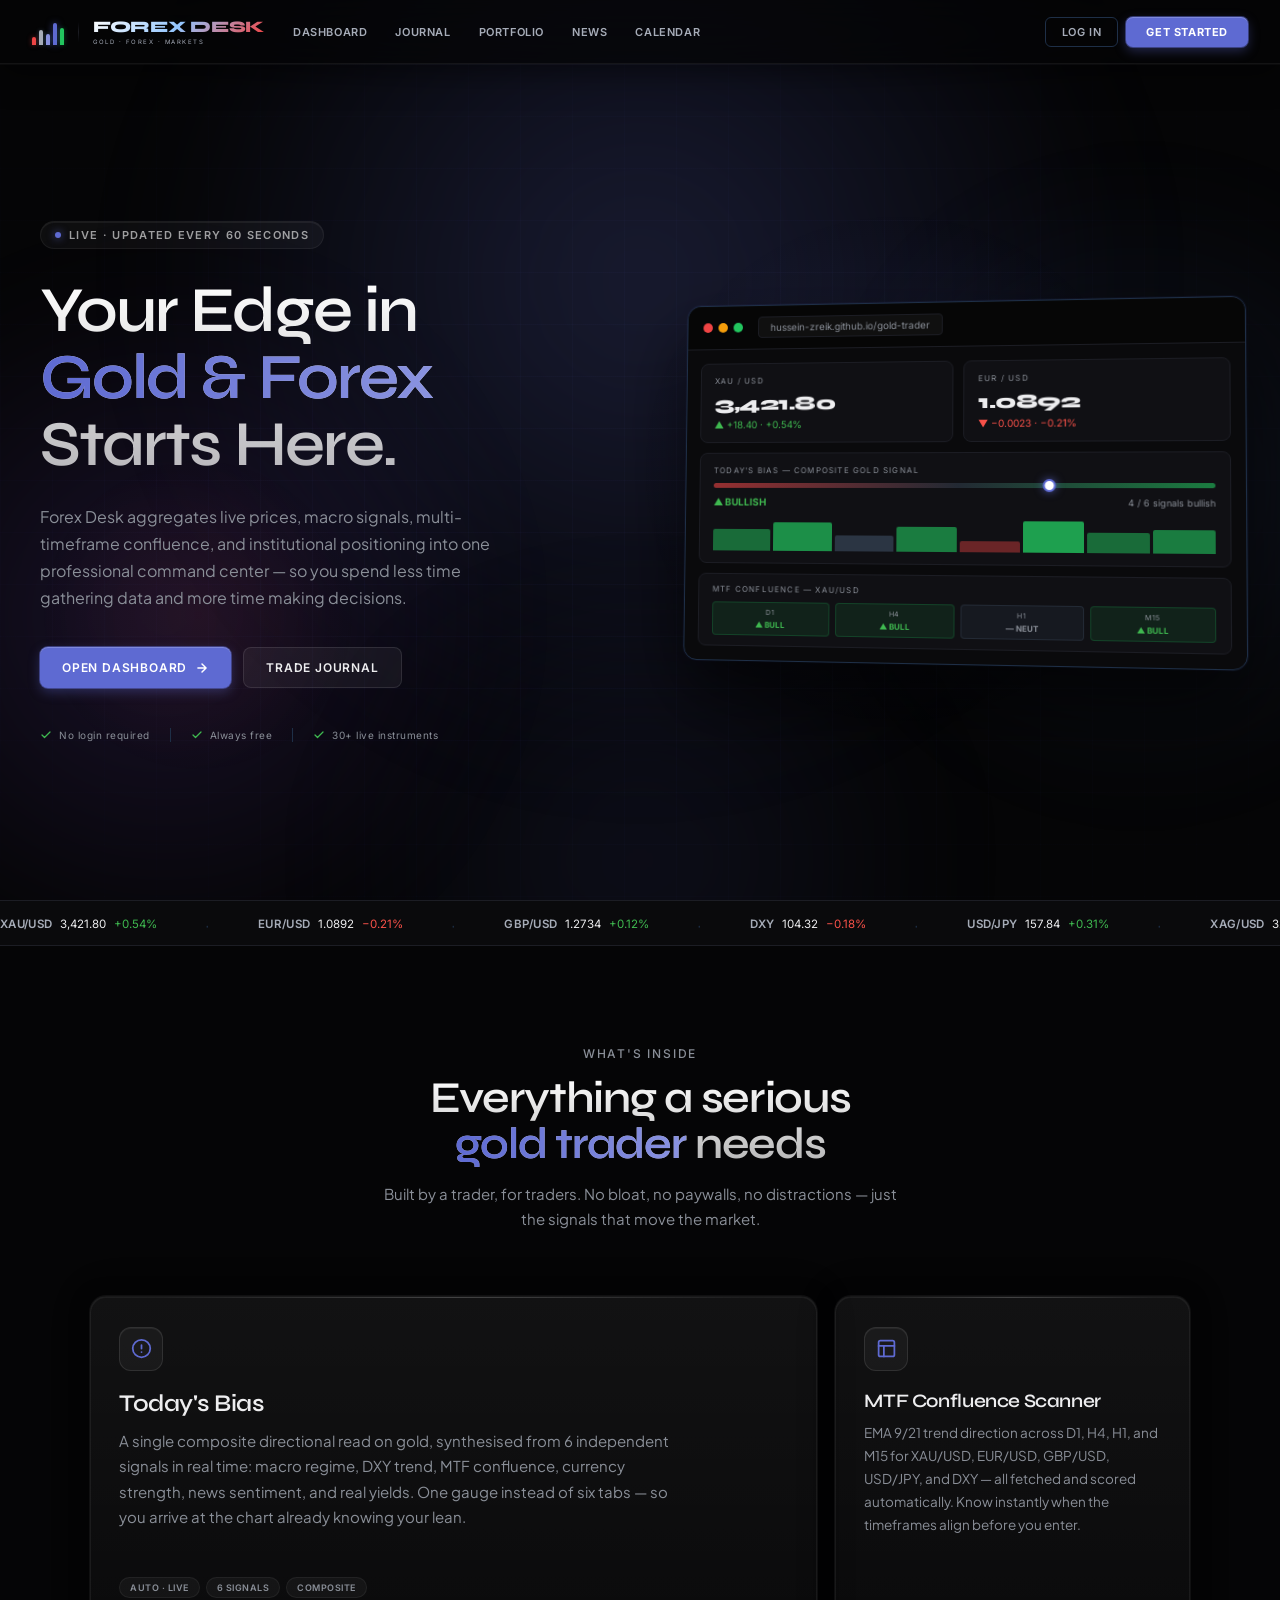
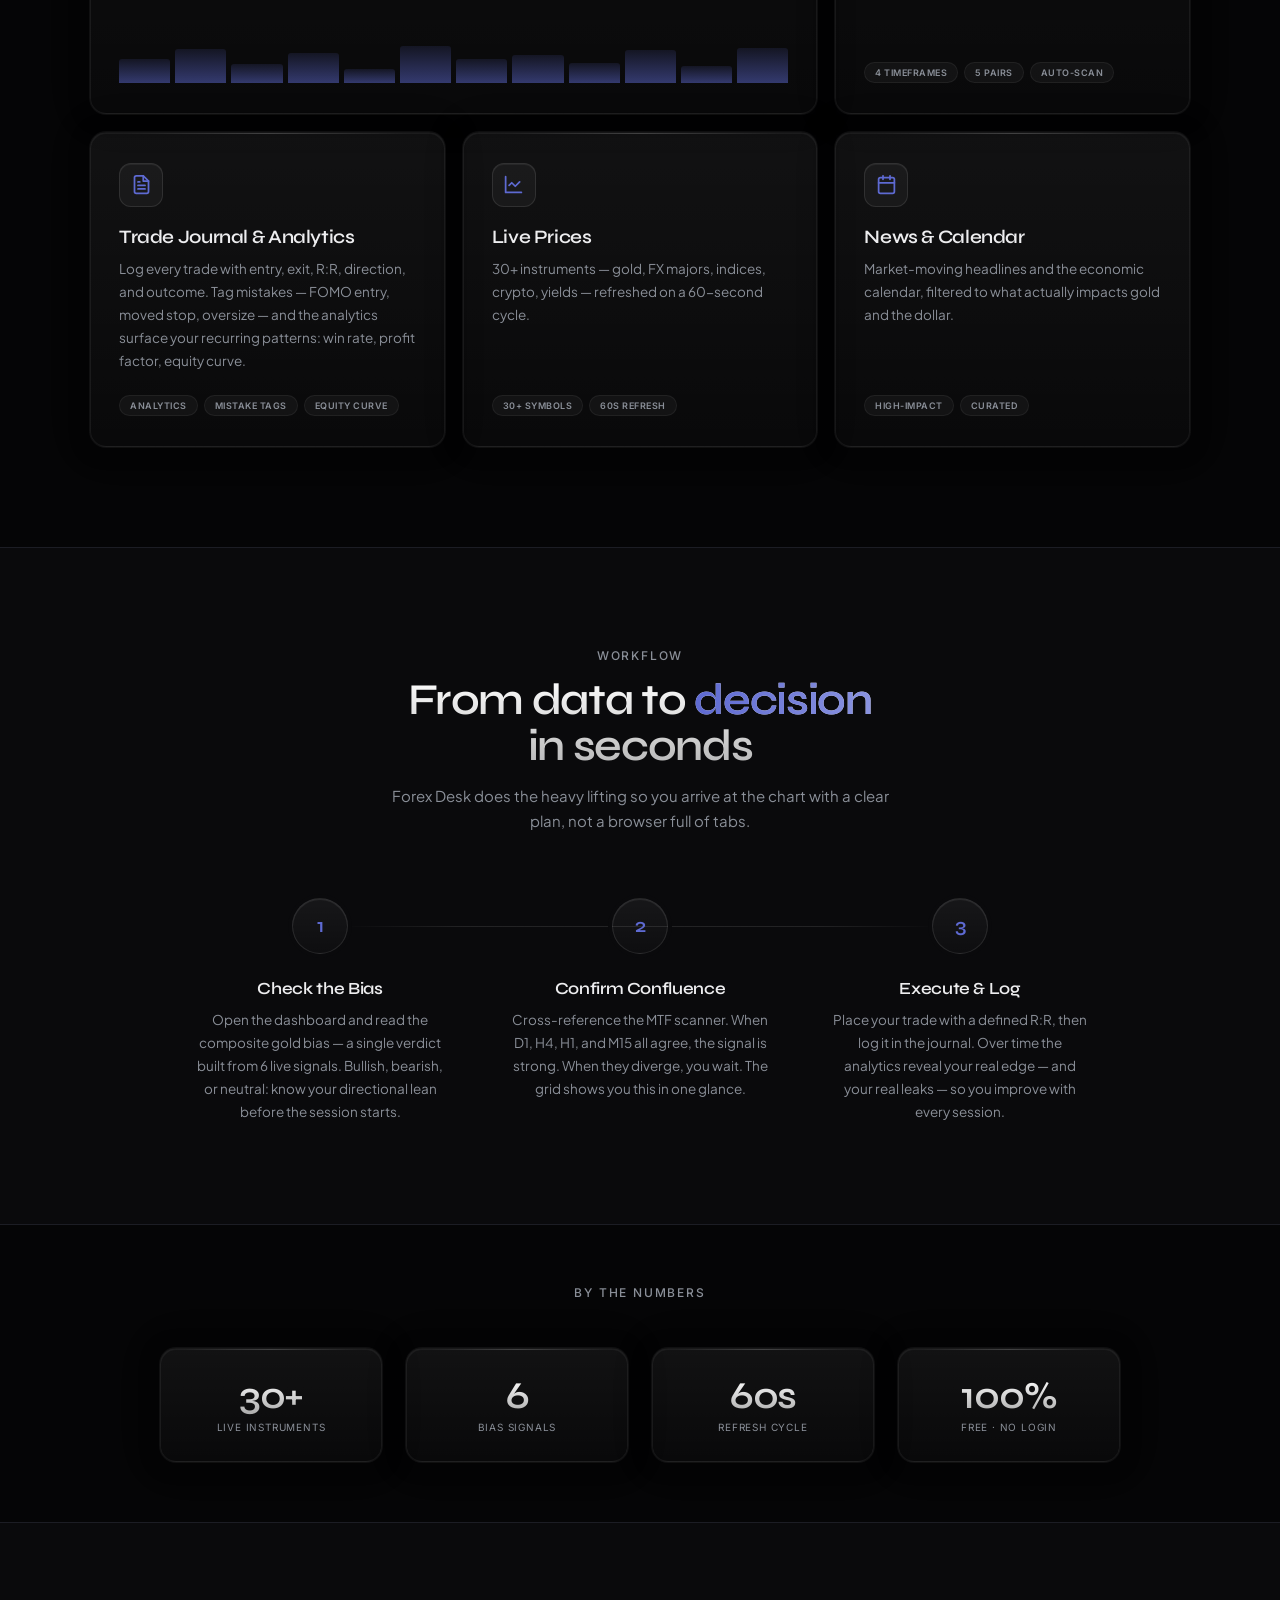
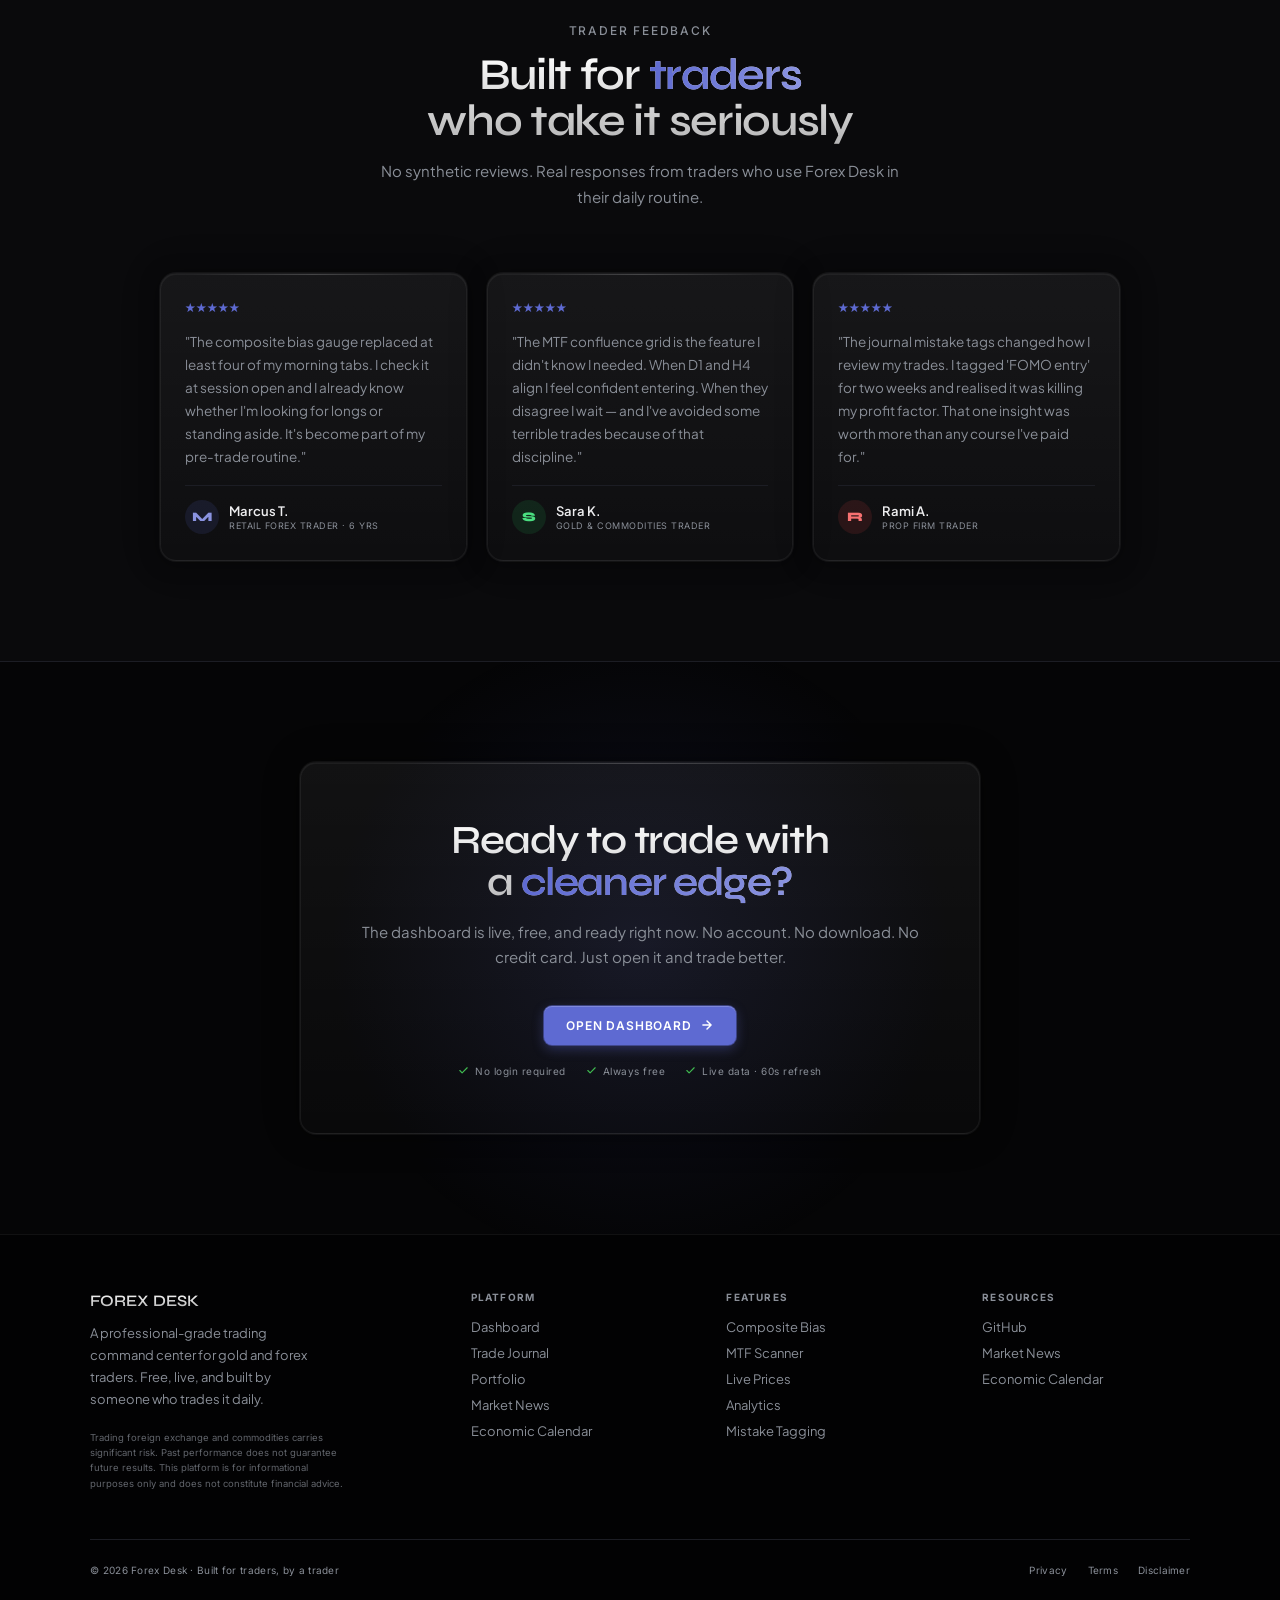
==== commit 2677f172: "Dark theme: remove blue tint, use neutral near-black Linear palette The dark skin retokenized most :" ====
--- a/index.html
+++ b/index.html
@@ -15,7 +15,7 @@
 <meta name="twitter:description" content="The professional gold & forex trading command center. Live prices, trade journal, portfolio tracker, economic calendar and market news — all in one dashboard.">
 <meta name="twitter:image"      content="https://hussein-zreik.github.io/gold-trader/og-image.svg">
 <link rel="canonical"           href="https://hussein-zreik.github.io/gold-trader/index.html">
-<meta name="theme-color" content="#04080F">
+<meta name="theme-color" content="#050506">
 <link rel="preconnect" href="https://fonts.googleapis.com">
 <link rel="preconnect" href="https://fonts.gstatic.com" crossorigin>
 <link rel="preload" as="style" href="https://fonts.googleapis.com/css2?family=Plus+Jakarta+Sans:wght@400;500;600;700;800&family=Inter:wght@300;400;500;600&family=Syne:wght@700;800;900&display=swap">
@@ -23,7 +23,7 @@
 <noscript><link rel="stylesheet" href="https://fonts.googleapis.com/css2?family=Plus+Jakarta+Sans:wght@400;500;600;700;800&family=Inter:wght@300;400;500;600&family=Syne:wght@700;800;900&display=swap"></noscript>
 <style>
 :root {
-  --bg:    #04080F;
+  --bg:    #050506;
   --bg2:   #070D18;
   --bg3:   #0B1422;
   --card:  #0D1825;
@@ -32,9 +32,9 @@
   --text:  #E8F0FB;
   --muted: #5A7A9E;
   --muted2:#7FA3C8;
-  --blue:  #3B82F6;
-  --blue2: #2563EB;
-  --blue3: #1D4ED8;
+  --blue:  #5E6AD2;
+  --blue2: #5E6AD2;
+  --blue3: #6872D9;
   --red:   #EF4444;
   --green: #22C55E;
   --gold:  #F59E0B;
@@ -60,7 +60,7 @@
   position: sticky;
   top: 0;
   z-index: 100;
-  background: rgba(4,8,15,0.88);
+  background: rgba(5,5,6,0.88);
   backdrop-filter: blur(20px);
   -webkit-backdrop-filter: blur(20px);
   border-bottom: 1px solid var(--border);
@@ -91,9 +91,9 @@
   transform-origin: bottom;
 }
 .lb1 { width:4px; height:8px;  background:#ef4444; box-shadow:0 0 5px rgba(239,68,68,.5);  animation: 2.8s ease-in-out infinite breathe1; }
-.lb2 { width:4px; height:15px; background:#8bafd1; box-shadow:0 0 4px rgba(139,175,209,.3); animation: 3.2s ease-in-out .3s infinite breathe2; }
-.lb3 { width:4px; height:11px; background:#60a5fa; box-shadow:0 0 5px rgba(96,165,250,.4);  animation: 2.6s ease-in-out .6s infinite breathe3; }
-.lb4 { width:4px; height:22px; background:#3b82f6; box-shadow:0 0 7px rgba(59,130,246,.6);  animation: 3.5s ease-in-out .1s infinite breathe4; }
+.lb2 { width:4px; height:15px; background:#A6ACB8; box-shadow:0 0 4px rgba(139,175,209,.3); animation: 3.2s ease-in-out .3s infinite breathe2; }
+.lb3 { width:4px; height:11px; background:#8A93E0; box-shadow:0 0 5px rgba(96,165,250,.4);  animation: 2.6s ease-in-out .6s infinite breathe3; }
+.lb4 { width:4px; height:22px; background:#5E6AD2; box-shadow:0 0 7px rgba(94,106,210,.6);  animation: 3.5s ease-in-out .1s infinite breathe4; }
 .lb5 { width:4px; height:17px; background:#22c55e; box-shadow:0 0 5px rgba(34,197,94,.4);   animation: 3.0s ease-in-out .5s infinite breathe5; }
 
 @keyframes breathe1 { 0%,100%{transform:scaleY(1);opacity:.9}  50%{transform:scaleY(1.4);opacity:1} }
@@ -105,7 +105,7 @@
 .logo-divider {
   width: 1px;
   height: 20px;
-  background: linear-gradient(180deg, transparent, #1e3a5f, transparent);
+  background: linear-gradient(180deg, transparent, #1c1d24, transparent);
   margin: 0 4px;
 }
 
@@ -154,7 +154,7 @@
   white-space: nowrap;
 }
 
-.nav-link:hover { color: var(--text); background: rgba(59,130,246,.07); }
+.nav-link:hover { color: var(--text); background: rgba(94,106,210,.07); }
 .nav-link.active { color: var(--blue); }
 
 .header-actions {
@@ -194,9 +194,9 @@
   border: none;
   cursor: pointer;
   transition: background .2s, box-shadow .2s;
-  box-shadow: 0 0 0 0 rgba(37,99,235,0);
-}
-.nav-cta:hover { background: var(--blue3); box-shadow: 0 4px 16px rgba(37,99,235,.35); }
+  box-shadow: 0 0 0 0 rgba(94,106,210,0);
+}
+.nav-cta:hover { background: var(--blue3); box-shadow: 0 4px 16px rgba(94,106,210,.35); }
 
 .mobile-menu-btn {
   display: none;
@@ -224,8 +224,8 @@
   position: absolute;
   inset: 0;
   background-image:
-    linear-gradient(rgba(59,130,246,.035) 1px, transparent 1px),
-    linear-gradient(90deg, rgba(59,130,246,.035) 1px, transparent 1px);
+    linear-gradient(rgba(94,106,210,.035) 1px, transparent 1px),
+    linear-gradient(90deg, rgba(94,106,210,.035) 1px, transparent 1px);
   background-size: 52px 52px;
   mask-image: radial-gradient(ellipse 80% 80% at 50% 50%, black 30%, transparent 100%);
 }
@@ -236,7 +236,7 @@
   right: 8%;
   width: 560px;
   height: 560px;
-  background: radial-gradient(circle, rgba(59,130,246,.1) 0%, transparent 65%);
+  background: radial-gradient(circle, rgba(94,106,210,.1) 0%, transparent 65%);
   pointer-events: none;
 }
 
@@ -272,8 +272,8 @@
   letter-spacing: 1.8px;
   text-transform: uppercase;
   color: var(--blue);
-  background: rgba(59,130,246,.07);
-  border: 1px solid rgba(59,130,246,.18);
+  background: rgba(94,106,210,.07);
+  border: 1px solid rgba(94,106,210,.18);
   padding: 6px 14px;
   border-radius: 20px;
   margin-bottom: 28px;
@@ -293,7 +293,7 @@
 }
 
 .hl-blue {
-  background: linear-gradient(135deg, #60a5fa 0%, #3b82f6 100%);
+  background: linear-gradient(135deg, #8A93E0 0%, #5E6AD2 100%);
   -webkit-background-clip: text;
   -webkit-text-fill-color: transparent;
   background-clip: text;
@@ -335,12 +335,12 @@
   border: none;
   cursor: pointer;
   transition: background .2s, transform .15s, box-shadow .2s;
-  box-shadow: 0 4px 20px rgba(37,99,235,.3);
+  box-shadow: 0 4px 20px rgba(94,106,210,.3);
   display: inline-flex;
   align-items: center;
   gap: 8px;
 }
-.btn-primary:hover { background: var(--blue3); transform: translateY(-2px); box-shadow: 0 8px 32px rgba(37,99,235,.45); }
+.btn-primary:hover { background: var(--blue3); transform: translateY(-2px); box-shadow: 0 8px 32px rgba(94,106,210,.45); }
 
 .btn-secondary {
   padding: 13px 30px;
@@ -390,7 +390,7 @@
   overflow: hidden;
   box-shadow:
     0 40px 80px rgba(0,0,0,.7),
-    0 0 0 1px rgba(59,130,246,.08),
+    0 0 0 1px rgba(94,106,210,.08),
     inset 0 1px 0 rgba(255,255,255,.04);
   transform: perspective(1000px) rotateY(-6deg) rotateX(2deg);
   transition: transform .4s ease;
@@ -398,7 +398,7 @@
 .dashboard-preview:hover { transform: perspective(1000px) rotateY(-2deg) rotateX(1deg); }
 
 .dp-header {
-  background: rgba(4,8,15,.8);
+  background: rgba(5,5,6,.8);
   padding: 11px 16px;
   display: flex;
   align-items: center;
@@ -497,7 +497,7 @@
   border: 2px solid var(--blue);
   transform: translateX(-50%);
   left: 68%;
-  box-shadow: 0 0 8px rgba(59,130,246,.7);
+  box-shadow: 0 0 8px rgba(94,106,210,.7);
 }
 
 .dp-bias-row {
@@ -710,7 +710,7 @@
   flex-shrink: 0;
 }
 
-.feature-icon.blue  { background: rgba(59,130,246,.1);  border: 1px solid rgba(59,130,246,.18); }
+.feature-icon.blue  { background: rgba(94,106,210,.1);  border: 1px solid rgba(94,106,210,.18); }
 .feature-icon.green { background: rgba(34,197,94,.1);   border: 1px solid rgba(34,197,94,.18); }
 .feature-icon.red   { background: rgba(239,68,68,.1);   border: 1px solid rgba(239,68,68,.18); }
 .feature-icon svg { width: 21px; height: 21px; }
@@ -747,7 +747,7 @@
   text-transform: uppercase;
 }
 
-.ftag.blue  { background:rgba(59,130,246,.09);  color: #60a5fa; border: 1px solid rgba(59,130,246,.15); }
+.ftag.blue  { background:rgba(94,106,210,.09);  color: #8A93E0; border: 1px solid rgba(94,106,210,.15); }
 .ftag.green { background:rgba(34,197,94,.09);   color: #4ade80; border: 1px solid rgba(34,197,94,.15); }
 .ftag.red   { background:rgba(239,68,68,.09);   color: #f87171; border: 1px solid rgba(239,68,68,.15); }
 
@@ -848,7 +848,7 @@
   font-size: 38px;
   font-weight: 900;
   letter-spacing: -1.5px;
-  background: linear-gradient(135deg, #93c5fd, #3b82f6);
+  background: linear-gradient(135deg, #93c5fd, #5E6AD2);
   -webkit-background-clip: text;
   -webkit-text-fill-color: transparent;
   background-clip: text;
@@ -956,7 +956,7 @@
   position: absolute;
   top: 50%; left: 50%;
   width: 700px; height: 700px;
-  background: radial-gradient(circle, rgba(37,99,235,.09) 0%, transparent 65%);
+  background: radial-gradient(circle, rgba(94,106,210,.09) 0%, transparent 65%);
   transform: translate(-50%,-50%);
   pointer-events: none;
 }
@@ -971,7 +971,7 @@
   text-align: center;
   position: relative;
   overflow: hidden;
-  box-shadow: 0 0 0 1px rgba(59,130,246,.05), 0 32px 64px rgba(0,0,0,.4);
+  box-shadow: 0 0 0 1px rgba(94,106,210,.05), 0 32px 64px rgba(0,0,0,.4);
 }
 
 .cta-card::before {
@@ -979,7 +979,7 @@
   position: absolute;
   top: 0; left: 0; right: 0;
   height: 1px;
-  background: linear-gradient(90deg, transparent, rgba(59,130,246,.4), transparent);
+  background: linear-gradient(90deg, transparent, rgba(94,106,210,.4), transparent);
 }
 
 .cta-card h2 {
@@ -1133,7 +1133,7 @@
   top: 64px;
   left: 0;
   right: 0;
-  background: rgba(4,8,15,0.98);
+  background: rgba(5,5,6,0.98);
   backdrop-filter: blur(20px);
   border-bottom: 1px solid var(--border);
   padding: 12px;
@@ -1238,11 +1238,11 @@
   max-width: 540px;
   width: calc(100vw - 32px);
   color: var(--text);
-  box-shadow: 0 32px 80px rgba(0,0,0,.75), 0 0 0 1px rgba(59,130,246,.08);
+  box-shadow: 0 32px 80px rgba(0,0,0,.75), 0 0 0 1px rgba(94,106,210,.08);
 }
 
 #legalModal::backdrop {
-  background: rgba(4,8,15,0.80);
+  background: rgba(5,5,6,0.80);
   backdrop-filter: blur(6px);
 }
 
@@ -1349,7 +1349,7 @@
 @keyframes lxpulse{0%,100%{opacity:.45;transform:translateZ(0) scale(1)}50%{opacity:.7;transform:translateZ(0) scale(1.06)}}
 @media(prefers-reduced-motion:reduce){.lx-blob{animation:none!important}}
 @media(max-width:780px){.lx-blob.b2,.lx-blob.b3{display:none}}
-.lx-spot{position:absolute;inset:0;z-index:-1;opacity:0;transition:opacity .3s;pointer-events:none;background:radial-gradient(300px circle at var(--mx,50%) var(--my,50%),rgba(94,106,210,.15),transparent 65%)}
+.lx-spot{position:absolute;inset:0;z-index:-1;opacity:0;transition:opacity .3s;pointer-events:none;background:radial-gradient(200px circle at var(--mx,50%) var(--my,50%),rgba(94,106,210,.07),transparent 60%)}
 .feature-card:hover .lx-spot,.stat-card:hover .lx-spot,.testimonial-card:hover .lx-spot,.cta-card:hover .lx-spot{opacity:1}
 .feature-card,.stat-card,.testimonial-card,.cta-card{position:relative!important;z-index:0;background:linear-gradient(to bottom,rgba(255,255,255,.055),rgba(255,255,255,.02))!important;border:1px solid rgba(255,255,255,.06)!important;border-radius:16px!important;box-shadow:0 0 0 1px rgba(255,255,255,.05),0 2px 20px rgba(0,0,0,.4),0 0 40px rgba(0,0,0,.2),inset 0 1px 0 rgba(255,255,255,.05)!important;overflow:hidden!important;transition:transform .3s cubic-bezier(.16,1,.3,1),box-shadow .3s cubic-bezier(.16,1,.3,1),border-color .3s!important}
 .feature-card:hover,.stat-card:hover,.testimonial-card:hover,.cta-card:hover{border-color:rgba(255,255,255,.10)!important;box-shadow:0 0 0 1px rgba(255,255,255,.10),0 8px 40px rgba(0,0,0,.55),0 0 80px rgba(94,106,210,.12),inset 0 1px 0 rgba(255,255,255,.06)!important}
@@ -1551,6 +1551,137 @@
   .reveal{opacity:1!important;transform:none!important;transition:none!important;}
   .hero-content{transform:none!important;opacity:1!important;}
 }
+
+/* ════ LINEAR / MODERN — LIGHT MODE OVERRIDES ════ */
+
+/* Canvas & body */
+body.light-mode { background: #FAF8F6 !important; color: #09090B !important; }
+html.light-mode  { background: #FAF8F6 !important; }
+
+/* Ambient blobs → light mists */
+body.light-mode .lx-blob.b1 { background: radial-gradient(circle,rgba(79,70,229,.07),transparent 70%) !important; }
+body.light-mode .lx-blob.b2 { background: radial-gradient(circle,rgba(245,158,11,.05),transparent 70%) !important; }
+body.light-mode .lx-blob.b3 { background: radial-gradient(circle,rgba(100,116,139,.05),transparent 70%) !important; }
+body.light-mode .lx-blob.b4 { background: radial-gradient(circle,rgba(79,70,229,.04),transparent 70%) !important; }
+
+/* Hero section */
+body.light-mode .hero { background: transparent !important; }
+body.light-mode .hero-glow-blue,
+body.light-mode .hero-glow-red { opacity: .15 !important; }
+body.light-mode .hero-title { background-image: linear-gradient(to bottom,#09090B,rgba(9,9,11,.70)) !important; -webkit-background-clip:text !important; background-clip:text !important; color:transparent !important; }
+body.light-mode .hero-badge { background: rgba(0,0,0,.04) !important; border: 1px solid rgba(0,0,0,.08) !important; color: #52525B !important; }
+body.light-mode .hero-badge-dot { background: #4F46E5 !important; box-shadow: 0 0 6px rgba(79,70,229,.6) !important; }
+body.light-mode .hero-desc { color: #52525B !important; }
+body.light-mode .hero-trust-item { color: #52525B !important; }
+body.light-mode .hero-trust-item strong { color: #09090B !important; }
+
+/* Dashboard preview (inside hero) */
+body.light-mode .hero-visual { opacity: .9 !important; }
+body.light-mode .dp-card,
+body.light-mode .dp-inner { background: rgba(255,255,255,.92) !important; border-color: rgba(0,0,0,.08) !important; box-shadow: 0 4px 24px rgba(0,0,0,.10) !important; }
+body.light-mode .dp-label { color: #52525B !important; }
+body.light-mode .dp-price { color: #09090B !important; }
+body.light-mode .dp-bias-row { border-color: rgba(0,0,0,.06) !important; color: #52525B !important; }
+body.light-mode .dp-conf-cell { background: rgba(0,0,0,.04) !important; color: #09090B !important; }
+body.light-mode .dp-conf-cell.active { background: rgba(79,70,229,.12) !important; color: #4F46E5 !important; }
+
+/* Section titles & eyebrows */
+body.light-mode .section-title { background-image: linear-gradient(to bottom,#09090B,rgba(9,9,11,.70)) !important; -webkit-background-clip:text !important; background-clip:text !important; color:transparent !important; }
+body.light-mode .section-eyebrow { color: #52525B !important; }
+
+/* Feature bento cards */
+body.light-mode .feature-card {
+  background: linear-gradient(to bottom,#FFFFFF,rgba(255,255,255,.95)) !important;
+  border: 1px solid rgba(0,0,0,.06) !important;
+  box-shadow: 0 0 0 1px rgba(0,0,0,.04),0 2px 8px rgba(0,0,0,.06),0 8px 24px rgba(0,0,0,.04) !important;
+  color: #09090B !important;
+}
+body.light-mode .feature-card:hover {
+  border-color: rgba(0,0,0,.10) !important;
+  box-shadow: 0 0 0 1px rgba(0,0,0,.06),0 4px 20px rgba(0,0,0,.10),0 0 40px rgba(79,70,229,.06) !important;
+}
+body.light-mode .feature-card::before { background: linear-gradient(90deg,transparent,rgba(0,0,0,.04),transparent) !important; }
+body.light-mode .feature-card h3 { color: #09090B !important; }
+body.light-mode .feature-card p { color: #52525B !important; }
+body.light-mode .feat-icon-box { background: rgba(79,70,229,.08) !important; border-color: rgba(79,70,229,.18) !important; }
+body.light-mode .feat-icon-box svg,
+body.light-mode .feat-icon-box span { color: #4F46E5 !important; }
+
+/* Steps (how it works) */
+body.light-mode .step { background: rgba(0,0,0,.02) !important; }
+body.light-mode .step-num { background: rgba(79,70,229,.08) !important; border-color: rgba(79,70,229,.20) !important; color: #4F46E5 !important; box-shadow: inset 0 1px 0 rgba(255,255,255,.8) !important; }
+body.light-mode .step h3 { color: #09090B !important; }
+body.light-mode .step p { color: #52525B !important; }
+
+/* Stats bar */
+body.light-mode .stats-bar { background: rgba(0,0,0,.03) !important; border-color: rgba(0,0,0,.06) !important; }
+body.light-mode .stat-num { color: #09090B !important; }
+body.light-mode .stat-label { color: #52525B !important; }
+body.light-mode .stats-inner::after,
+body.light-mode .stats-inner::before { background: rgba(0,0,0,.08) !important; }
+
+/* Testimonials */
+body.light-mode .testimonial-card {
+  background: linear-gradient(to bottom,#FFFFFF,rgba(255,255,255,.95)) !important;
+  border-color: rgba(0,0,0,.06) !important;
+  box-shadow: 0 0 0 1px rgba(0,0,0,.04),0 2px 8px rgba(0,0,0,.06) !important;
+}
+body.light-mode .testimonial-card blockquote { color: #52525B !important; }
+body.light-mode .testimonial-author strong { color: #09090B !important; }
+body.light-mode .testimonial-author span { color: #71717A !important; }
+
+/* CTA band */
+body.light-mode .cta-band { background: rgba(79,70,229,.04) !important; border-color: rgba(79,70,229,.15) !important; }
+body.light-mode .cta-band h2 { color: #09090B !important; }
+body.light-mode .cta-band p { color: #52525B !important; }
+body.light-mode .cta-card { background: linear-gradient(to bottom,#FFFFFF,rgba(255,255,255,.95)) !important; border-color: rgba(0,0,0,.06) !important; box-shadow: 0 4px 24px rgba(0,0,0,.08) !important; }
+
+/* Buttons */
+body.light-mode .btn-primary,
+body.light-mode .cta-btn {
+  background: #4F46E5 !important;
+  color: #fff !important;
+  box-shadow: 0 0 0 1px rgba(79,70,229,.4),0 4px 12px rgba(79,70,229,.25),inset 0 1px 0 0 rgba(255,255,255,.2) !important;
+}
+body.light-mode .btn-primary:hover,
+body.light-mode .cta-btn:hover {
+  background: #4338CA !important;
+  box-shadow: 0 0 0 1px rgba(79,70,229,.5),0 6px 22px rgba(79,70,229,.35),inset 0 1px 0 0 rgba(255,255,255,.25) !important;
+}
+body.light-mode .btn-secondary {
+  background: rgba(0,0,0,.04) !important;
+  border: 1px solid rgba(0,0,0,.10) !important;
+  color: #09090B !important;
+}
+body.light-mode .btn-secondary:hover { background: rgba(0,0,0,.07) !important; }
+
+/* Feature tags / pills */
+body.light-mode .feature-tags { background: rgba(0,0,0,.03) !important; border-color: rgba(0,0,0,.06) !important; }
+body.light-mode .ftag { background: rgba(0,0,0,.04) !important; border-color: rgba(0,0,0,.08) !important; color: #52525B !important; }
+
+/* Nav & mobile menu */
+body.light-mode .site-header { background: rgba(250,248,246,.92) !important; border-bottom-color: rgba(0,0,0,.06) !important; box-shadow: 0 1px 0 rgba(0,0,0,.04),0 4px 16px rgba(0,0,0,.06) !important; }
+body.light-mode .nav-link { color: #52525B !important; }
+body.light-mode .nav-link:hover { color: #09090B !important; background: rgba(0,0,0,.04) !important; }
+body.light-mode .nav-cta { background: #4F46E5 !important; box-shadow: 0 0 0 1px rgba(79,70,229,.4),0 4px 12px rgba(79,70,229,.25),inset 0 1px 0 rgba(255,255,255,.2) !important; }
+body.light-mode .mobile-nav { background: rgba(250,248,246,.97) !important; border-bottom-color: rgba(0,0,0,.06) !important; }
+body.light-mode .mobile-menu-btn { color: #52525B !important; }
+body.light-mode .logo-name { color: #09090B !important; }
+
+/* Footer */
+body.light-mode .site-footer { background: rgba(244,244,246,.95) !important; border-top-color: rgba(0,0,0,.06) !important; }
+body.light-mode .site-footer, body.light-mode .site-footer a, body.light-mode .site-footer p { color: #52525B !important; }
+body.light-mode .site-footer a:hover { color: #09090B !important; }
+
+/* Legal modal */
+body.light-mode #legalModal { background: #FFFFFF !important; color: #09090B !important; border-color: rgba(0,0,0,.08) !important; box-shadow: 0 8px 40px rgba(0,0,0,.12) !important; }
+
+/* Hero badge shimmer headline accent */
+body.light-mode .hl-blue { color: #4F46E5 !important; }
+body.light-mode .hero-eyebrow { color: #52525B !important; border-color: rgba(0,0,0,.08) !important; background: rgba(0,0,0,.04) !important; }
+
+/* Lx-spot spotlight */
+body.light-mode .lx-spot { background: radial-gradient(200px circle at var(--mx,50%) var(--my,50%),rgba(79,70,229,.06),transparent 60%) !important; }
 </style>
 </head>
 <body>
@@ -1767,7 +1898,7 @@
 
     <div class="feature-card blue bento-hero reveal">
       <div class="feature-icon blue">
-        <svg viewBox="0 0 24 24" fill="none" stroke="#60a5fa" stroke-width="2" stroke-linecap="round" stroke-linejoin="round" aria-hidden="true"><circle cx="12" cy="12" r="10"/><line x1="12" y1="8" x2="12" y2="12"/><line x1="12" y1="16" x2="12.01" y2="16"/></svg>
+        <svg viewBox="0 0 24 24" fill="none" stroke="#8A93E0" stroke-width="2" stroke-linecap="round" stroke-linejoin="round" aria-hidden="true"><circle cx="12" cy="12" r="10"/><line x1="12" y1="8" x2="12" y2="12"/><line x1="12" y1="16" x2="12.01" y2="16"/></svg>
       </div>
       <div class="feature-name">Today's Bias</div>
       <div class="feature-desc">
@@ -1815,7 +1946,7 @@
 
     <div class="feature-card blue bento-sm reveal">
       <div class="feature-icon blue">
-        <svg viewBox="0 0 24 24" fill="none" stroke="#60a5fa" stroke-width="2" stroke-linecap="round" stroke-linejoin="round" aria-hidden="true"><path d="M3 3v18h18"/><path d="m19 9-5 5-4-4-3 3"/></svg>
+        <svg viewBox="0 0 24 24" fill="none" stroke="#8A93E0" stroke-width="2" stroke-linecap="round" stroke-linejoin="round" aria-hidden="true"><path d="M3 3v18h18"/><path d="m19 9-5 5-4-4-3 3"/></svg>
       </div>
       <div class="feature-name">Live Prices</div>
       <div class="feature-desc">
@@ -1903,7 +2034,7 @@
       <div class="testimonial-stars" aria-label="5 stars">★★★★★</div>
       <p class="testimonial-text">"The composite bias gauge replaced at least four of my morning tabs. I check it at session open and I already know whether I'm looking for longs or standing aside. It's become part of my pre-trade routine."</p>
       <div class="testimonial-author">
-        <div class="testimonial-avatar" style="background:rgba(59,130,246,.12);color:#60a5fa;">M</div>
+        <div class="testimonial-avatar" style="background:rgba(94,106,210,.12);color:#8A93E0;">M</div>
         <div>
           <div class="testimonial-name">Marcus T.</div>
           <div class="testimonial-role">Retail Forex Trader · 6 yrs</div>
@@ -2079,12 +2210,20 @@
     var els=document.querySelectorAll('.feature-card,.stat-card,.testimonial-card,.cta-card');
     for(var i=0;i<els.length;i++){var c=els[i];if(c.querySelector('.lx-spot'))continue;var s=document.createElement('div');s.className='lx-spot';s.setAttribute('aria-hidden','true');c.insertBefore(s,c.firstChild);}
   }
-  document.addEventListener('mousemove',function(e){
-    var t=e.target;if(!t||!t.closest)return;
+  var lastX=0,lastY=0,lastTarget=null,rafPending=false;
+  function applySpot(){
+    rafPending=false;
+    var t=lastTarget;if(!t||!t.closest)return;
     var c=t.closest('.feature-card,.stat-card,.testimonial-card,.cta-card');if(!c)return;
     var r=c.getBoundingClientRect();
-    c.style.setProperty('--mx',(e.clientX-r.left)+'px');
-    c.style.setProperty('--my',(e.clientY-r.top)+'px');
+    c.style.setProperty('--mx',(lastX-r.left)+'px');
+    c.style.setProperty('--my',(lastY-r.top)+'px');
+  }
+  document.addEventListener('mousemove',function(e){
+    lastX=e.clientX;lastY=e.clientY;lastTarget=e.target;
+    if(rafPending)return;
+    rafPending=true;
+    requestAnimationFrame(applySpot);
   },{passive:true});
   if(document.readyState!=='loading')addSpots();else document.addEventListener('DOMContentLoaded',addSpots);
   setTimeout(addSpots,1500);setTimeout(addSpots,4000);
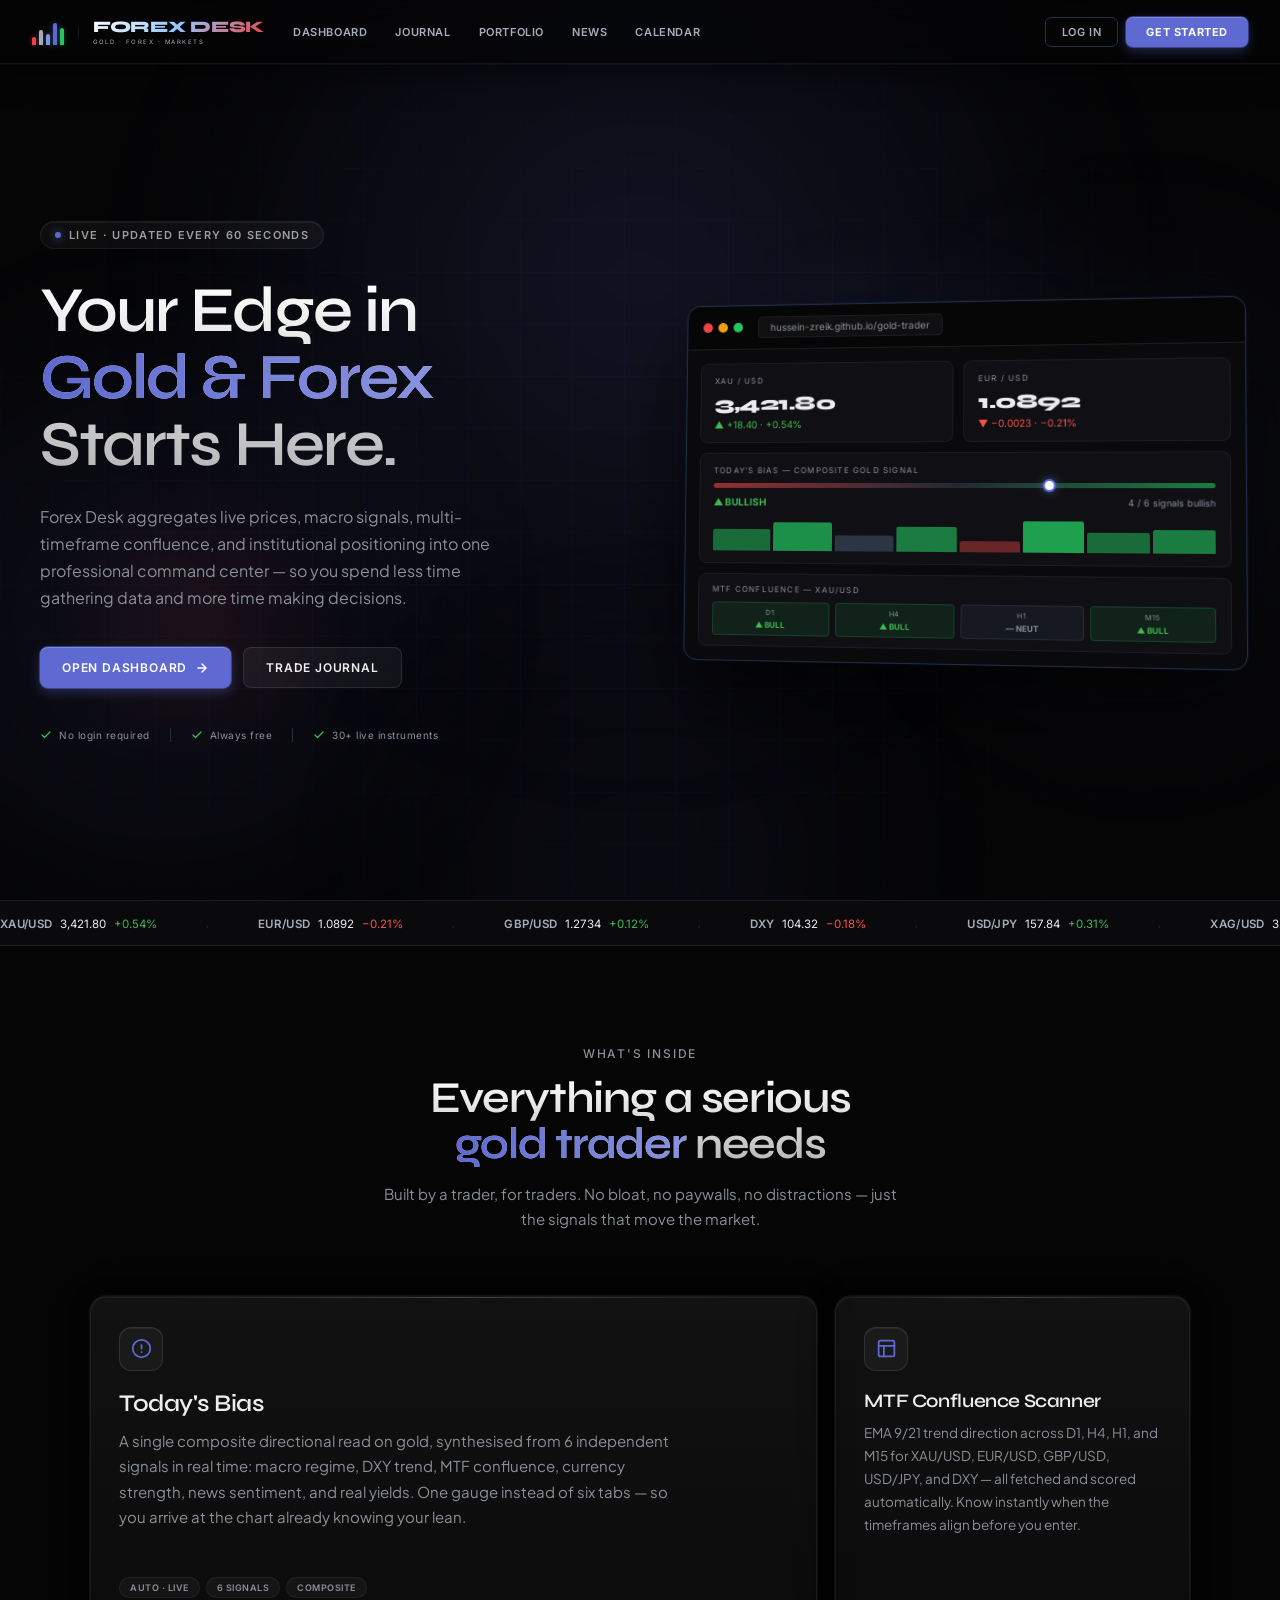
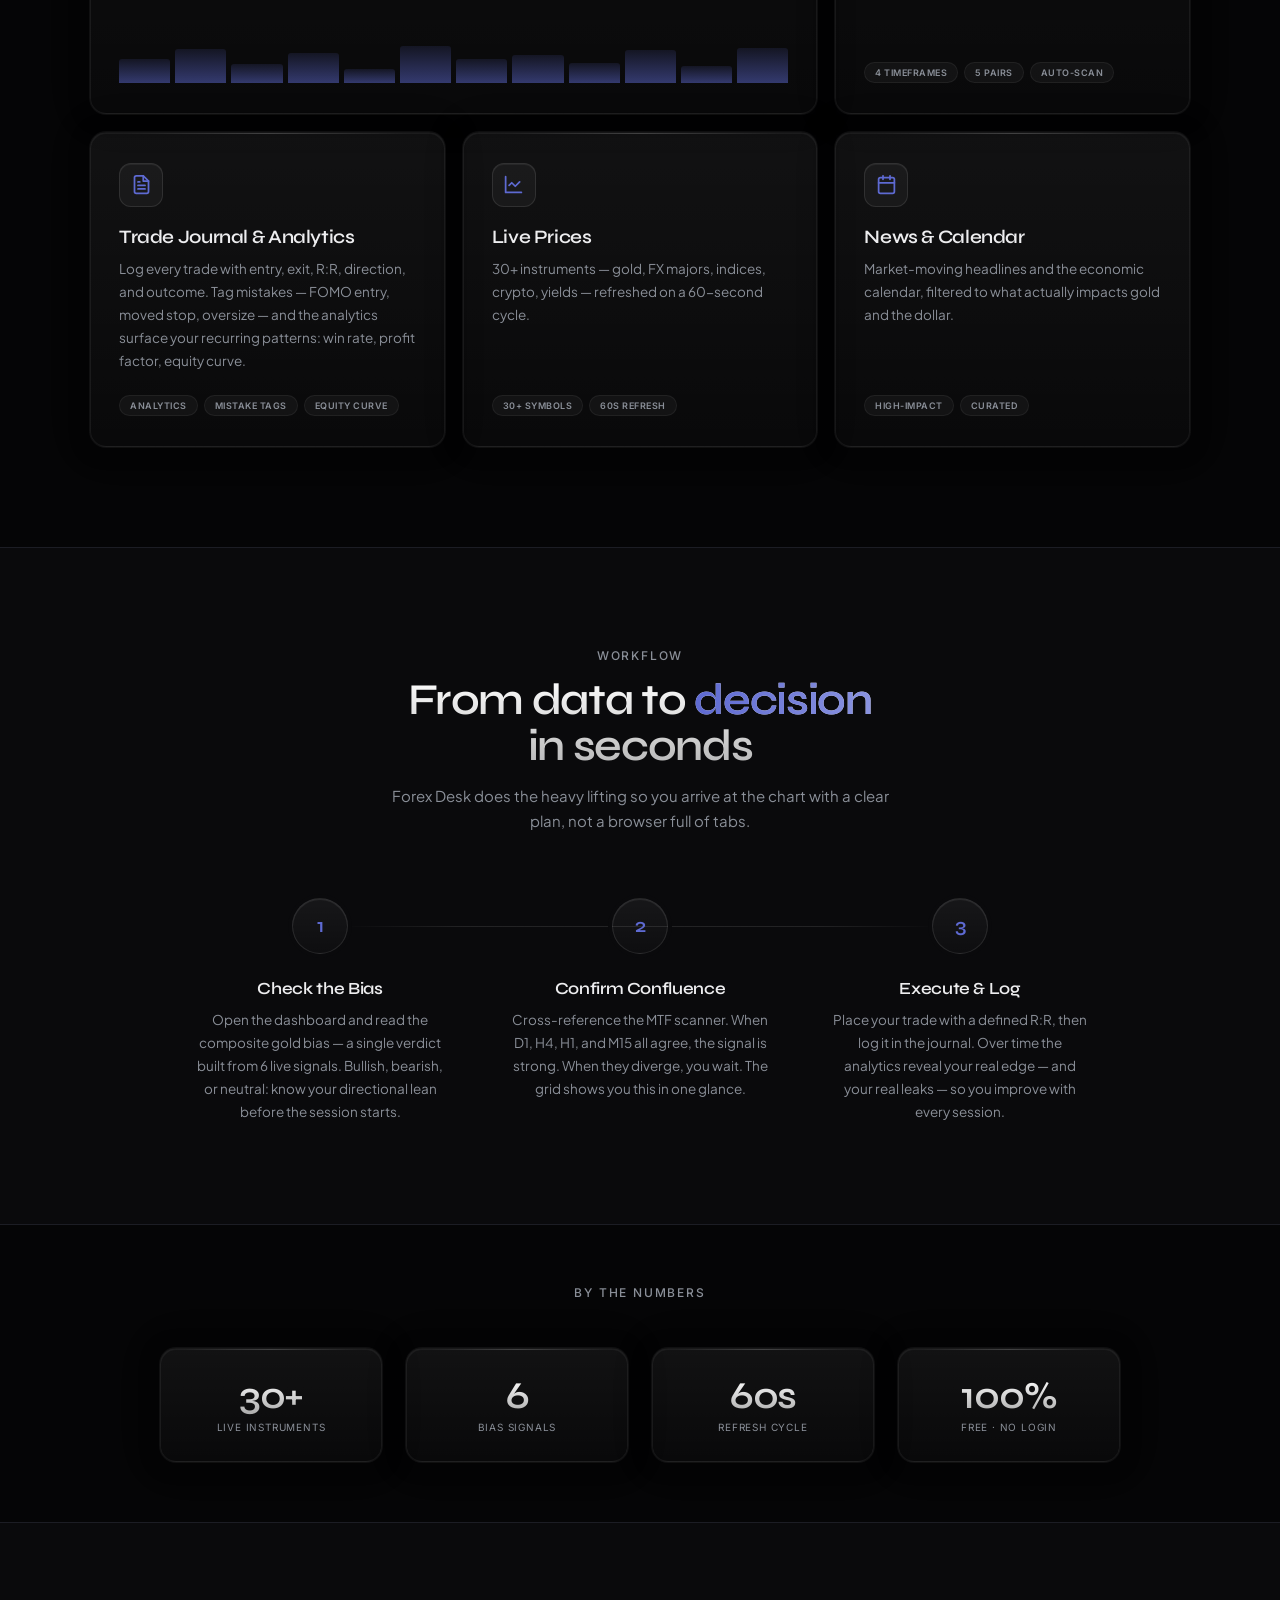
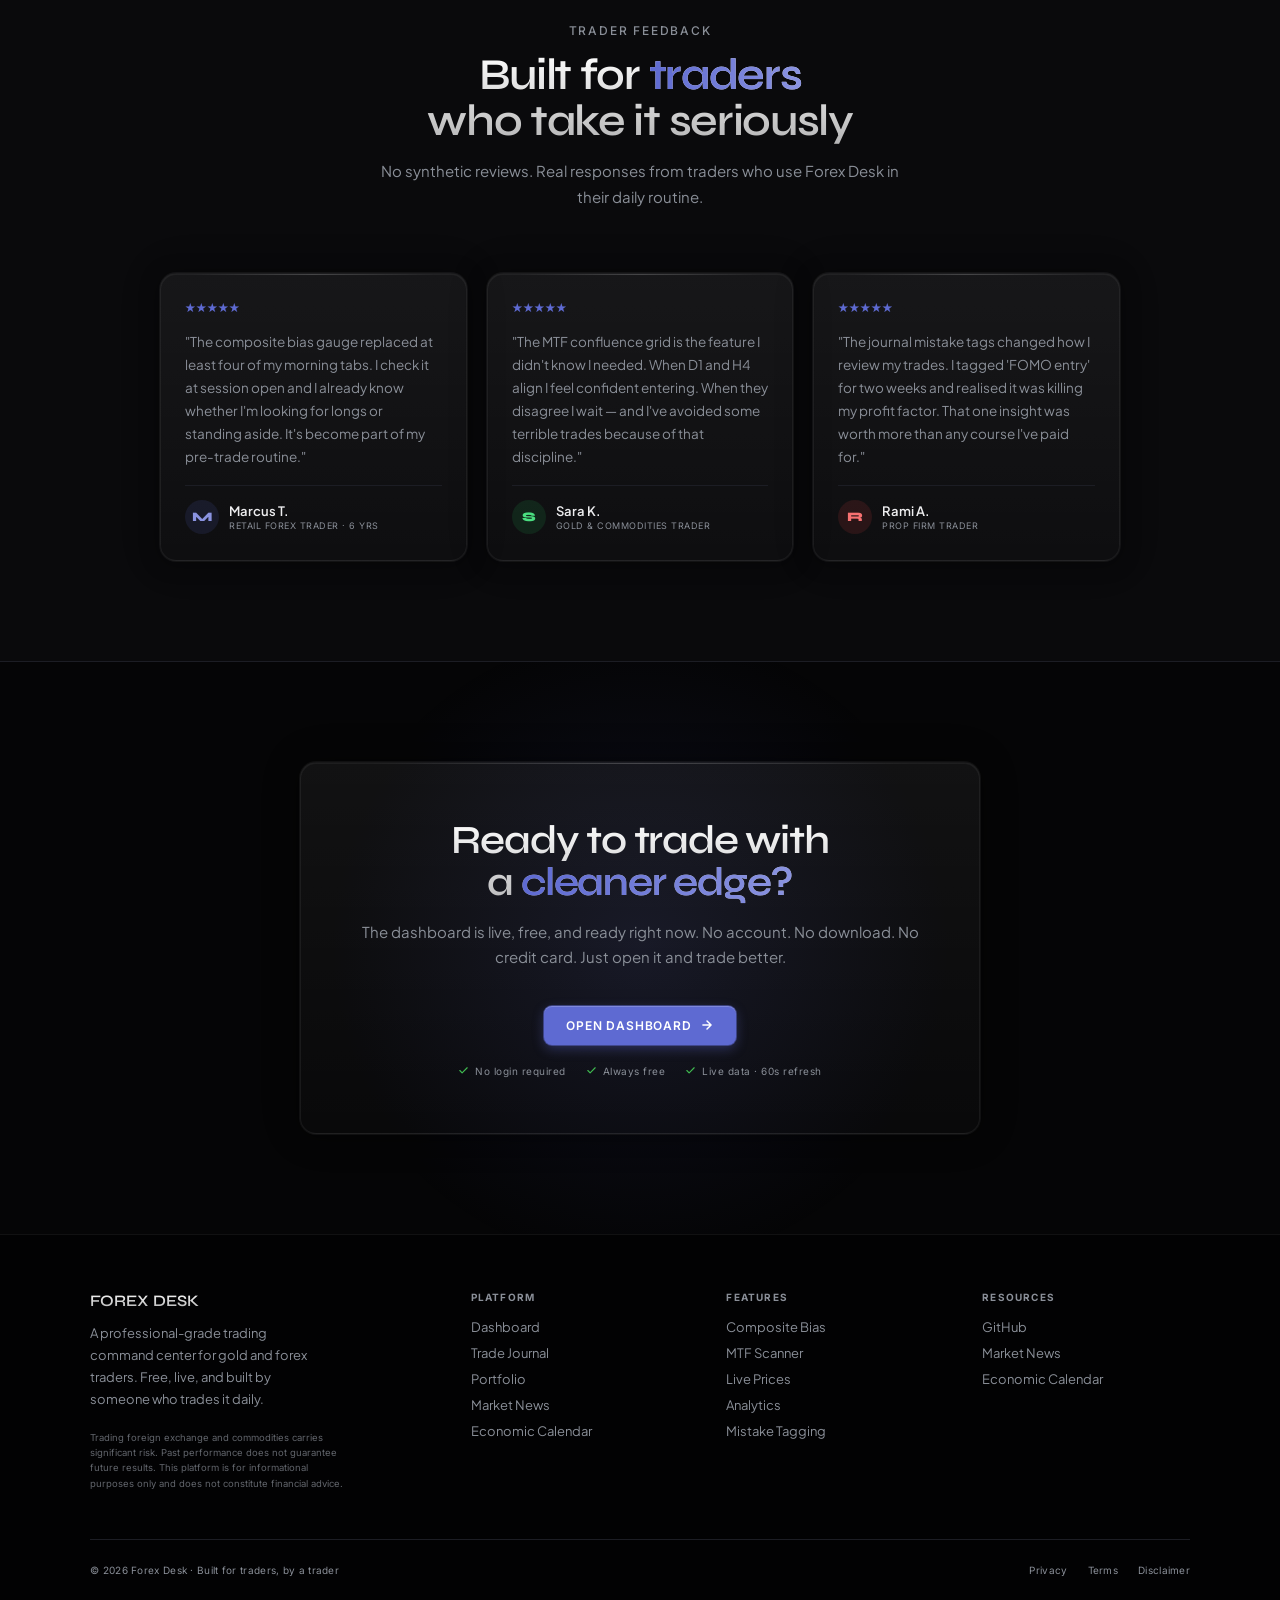
==== commit 55c39722: "fix: convert ambient blobs to monochrome indigo, reduce glow opacity All four background blob layers" ====
--- a/index.html
+++ b/index.html
@@ -1339,10 +1339,10 @@
 html{background:#050506!important}
 body{background:transparent!important}
 .lx-blob{position:fixed;border-radius:50%;z-index:-1;pointer-events:none;will-change:transform;transform:translateZ(0)}
-.lx-blob.b1{top:-220px;left:50%;width:1000px;height:1000px;margin-left:-500px;background:radial-gradient(circle,rgba(94,106,210,.22),transparent 70%);filter:blur(55px);animation:lxf1 9s ease-in-out infinite}
-.lx-blob.b2{top:24%;left:-160px;width:650px;height:800px;background:radial-gradient(circle,rgba(139,92,246,.15),transparent 70%);filter:blur(45px);animation:lxf2 11s ease-in-out infinite}
-.lx-blob.b3{top:14%;right:-140px;width:560px;height:720px;background:radial-gradient(circle,rgba(80,120,220,.12),transparent 70%);filter:blur(40px);animation:lxf3 10s ease-in-out infinite}
-.lx-blob.b4{bottom:-220px;left:50%;width:760px;height:520px;margin-left:-380px;background:radial-gradient(circle,rgba(94,106,210,.10),transparent 70%);filter:blur(50px);animation:lxpulse 8s ease-in-out infinite}
+.lx-blob.b1{top:-220px;left:50%;width:1000px;height:1000px;margin-left:-500px;background:radial-gradient(circle,rgba(94,106,210,.15),transparent 70%);filter:blur(55px);animation:lxf1 9s ease-in-out infinite}
+.lx-blob.b2{top:24%;left:-160px;width:650px;height:800px;background:radial-gradient(circle,rgba(94,106,210,.10),transparent 70%);filter:blur(45px);animation:lxf2 11s ease-in-out infinite}
+.lx-blob.b3{top:14%;right:-140px;width:560px;height:720px;background:radial-gradient(circle,rgba(94,106,210,.08),transparent 70%);filter:blur(40px);animation:lxf3 10s ease-in-out infinite}
+.lx-blob.b4{bottom:-220px;left:50%;width:760px;height:520px;margin-left:-380px;background:radial-gradient(circle,rgba(94,106,210,.07),transparent 70%);filter:blur(50px);animation:lxpulse 8s ease-in-out infinite}
 @keyframes lxf1{0%,100%{transform:translateZ(0) translateY(0)}50%{transform:translateZ(0) translateY(-26px)}}
 @keyframes lxf2{0%,100%{transform:translateZ(0) translateY(0) rotate(0)}50%{transform:translateZ(0) translateY(-22px) rotate(1deg)}}
 @keyframes lxf3{0%,100%{transform:translateZ(0) translateY(0) rotate(0)}50%{transform:translateZ(0) translateY(-30px) rotate(-1deg)}}
@@ -1559,10 +1559,10 @@
 html.light-mode  { background: #FAF8F6 !important; }
 
 /* Ambient blobs → light mists */
-body.light-mode .lx-blob.b1 { background: radial-gradient(circle,rgba(79,70,229,.07),transparent 70%) !important; }
-body.light-mode .lx-blob.b2 { background: radial-gradient(circle,rgba(245,158,11,.05),transparent 70%) !important; }
-body.light-mode .lx-blob.b3 { background: radial-gradient(circle,rgba(100,116,139,.05),transparent 70%) !important; }
-body.light-mode .lx-blob.b4 { background: radial-gradient(circle,rgba(79,70,229,.04),transparent 70%) !important; }
+body.light-mode .lx-blob.b1 { background: radial-gradient(circle,rgba(79,70,229,.05),transparent 70%) !important; }
+body.light-mode .lx-blob.b2 { background: radial-gradient(circle,rgba(79,70,229,.04),transparent 70%) !important; }
+body.light-mode .lx-blob.b3 { background: radial-gradient(circle,rgba(79,70,229,.04),transparent 70%) !important; }
+body.light-mode .lx-blob.b4 { background: radial-gradient(circle,rgba(79,70,229,.03),transparent 70%) !important; }
 
 /* Hero section */
 body.light-mode .hero { background: transparent !important; }
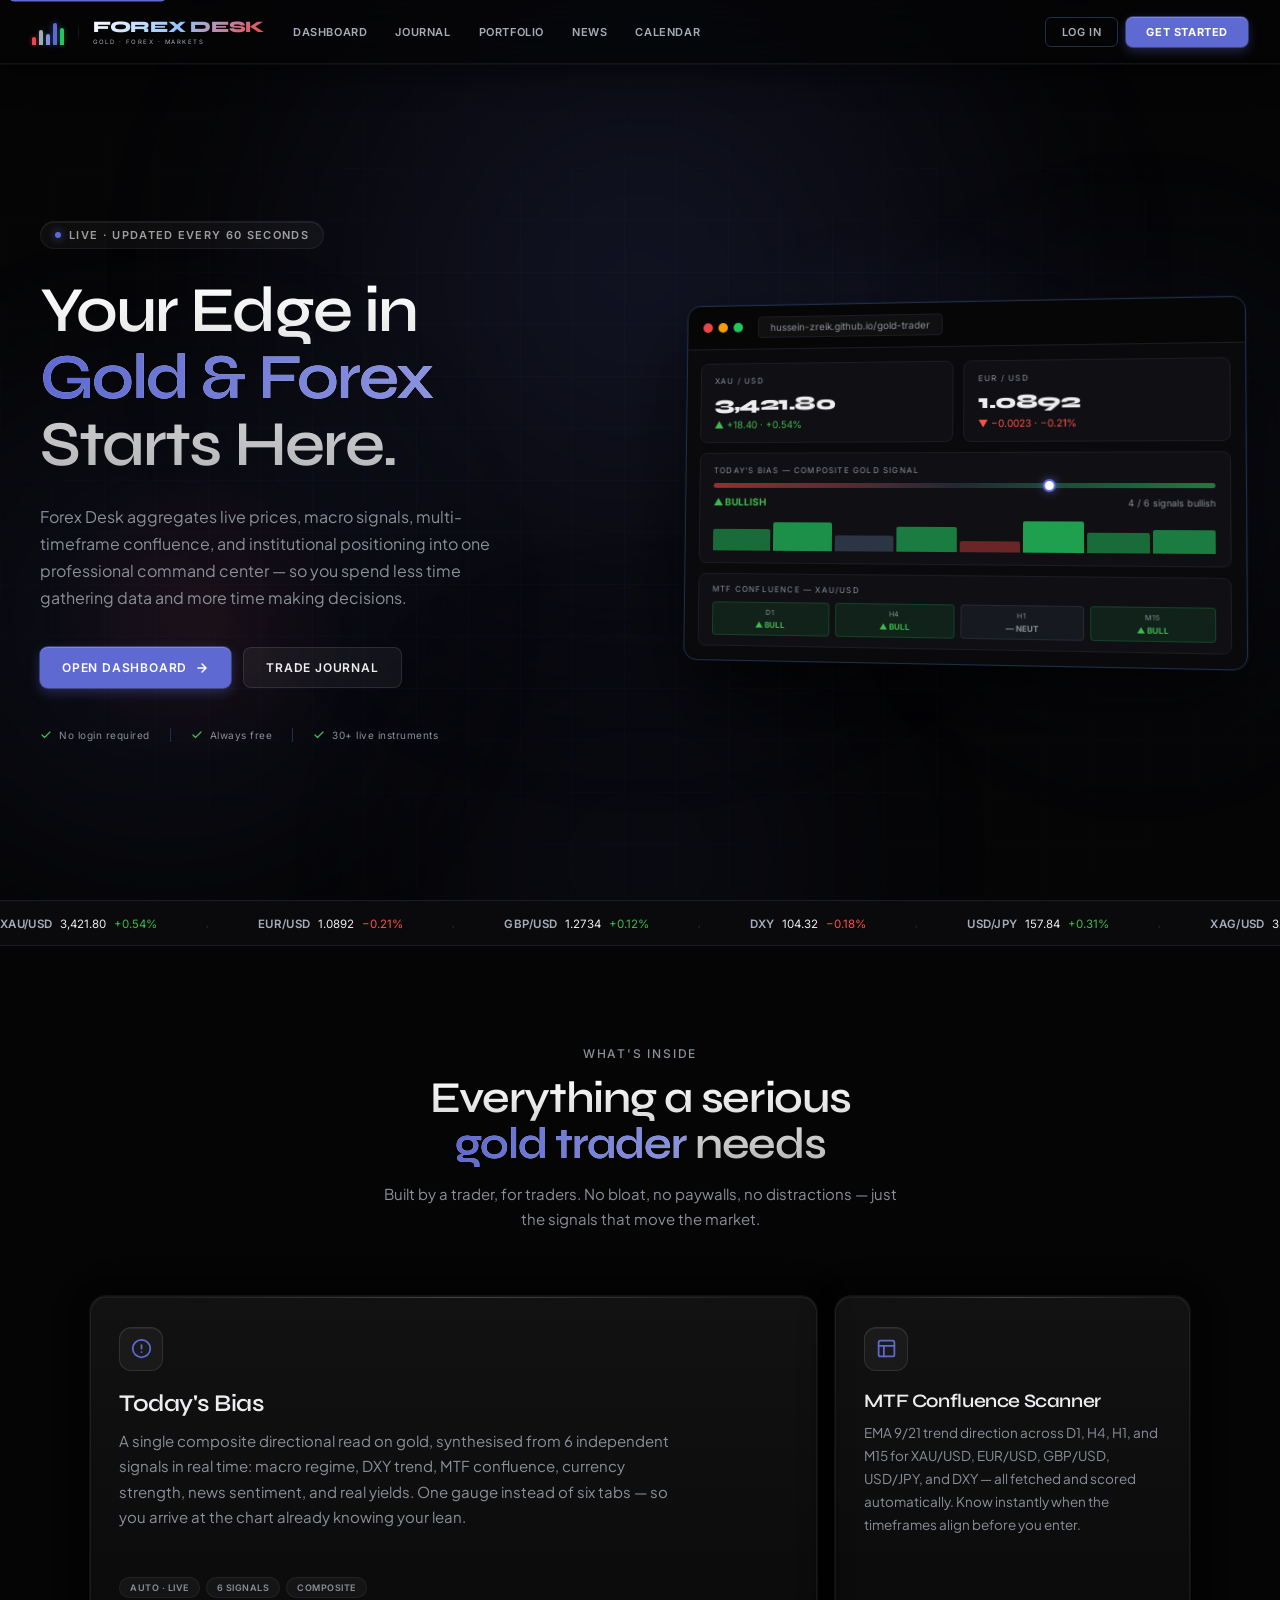
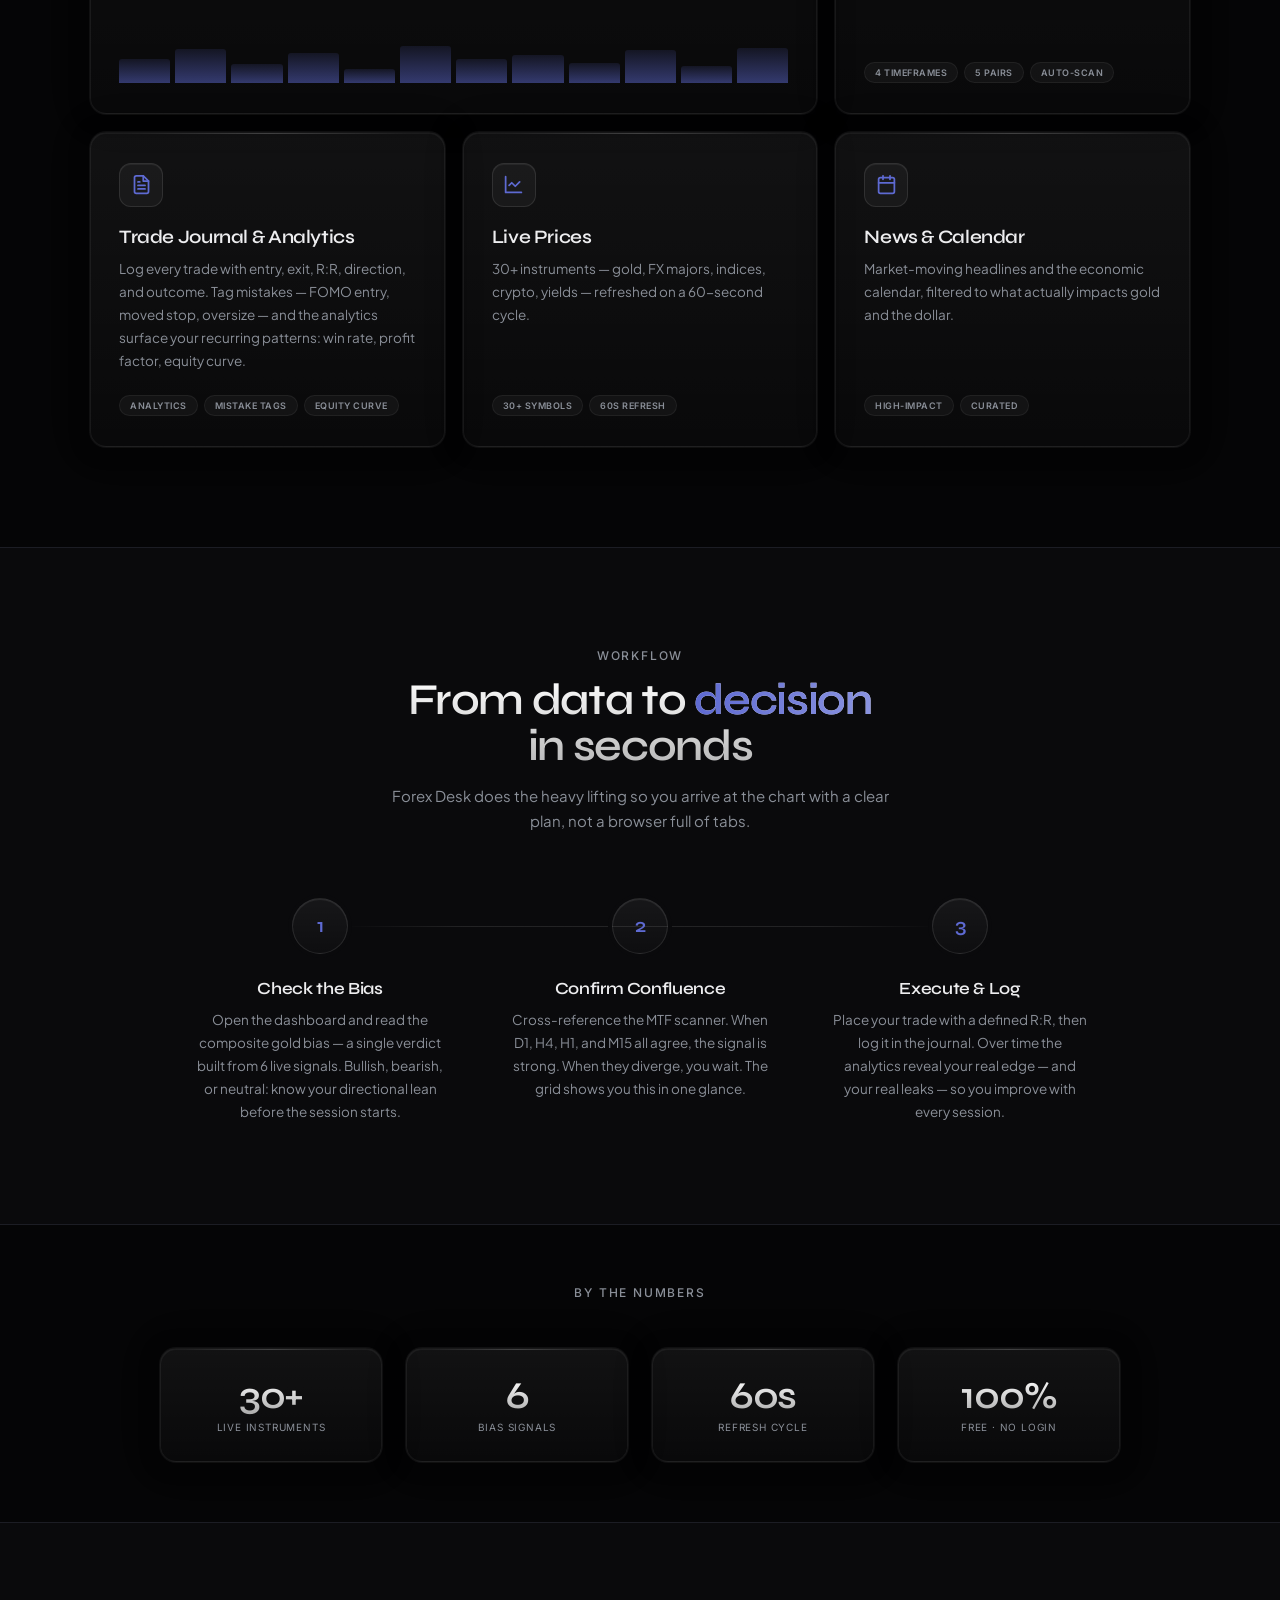
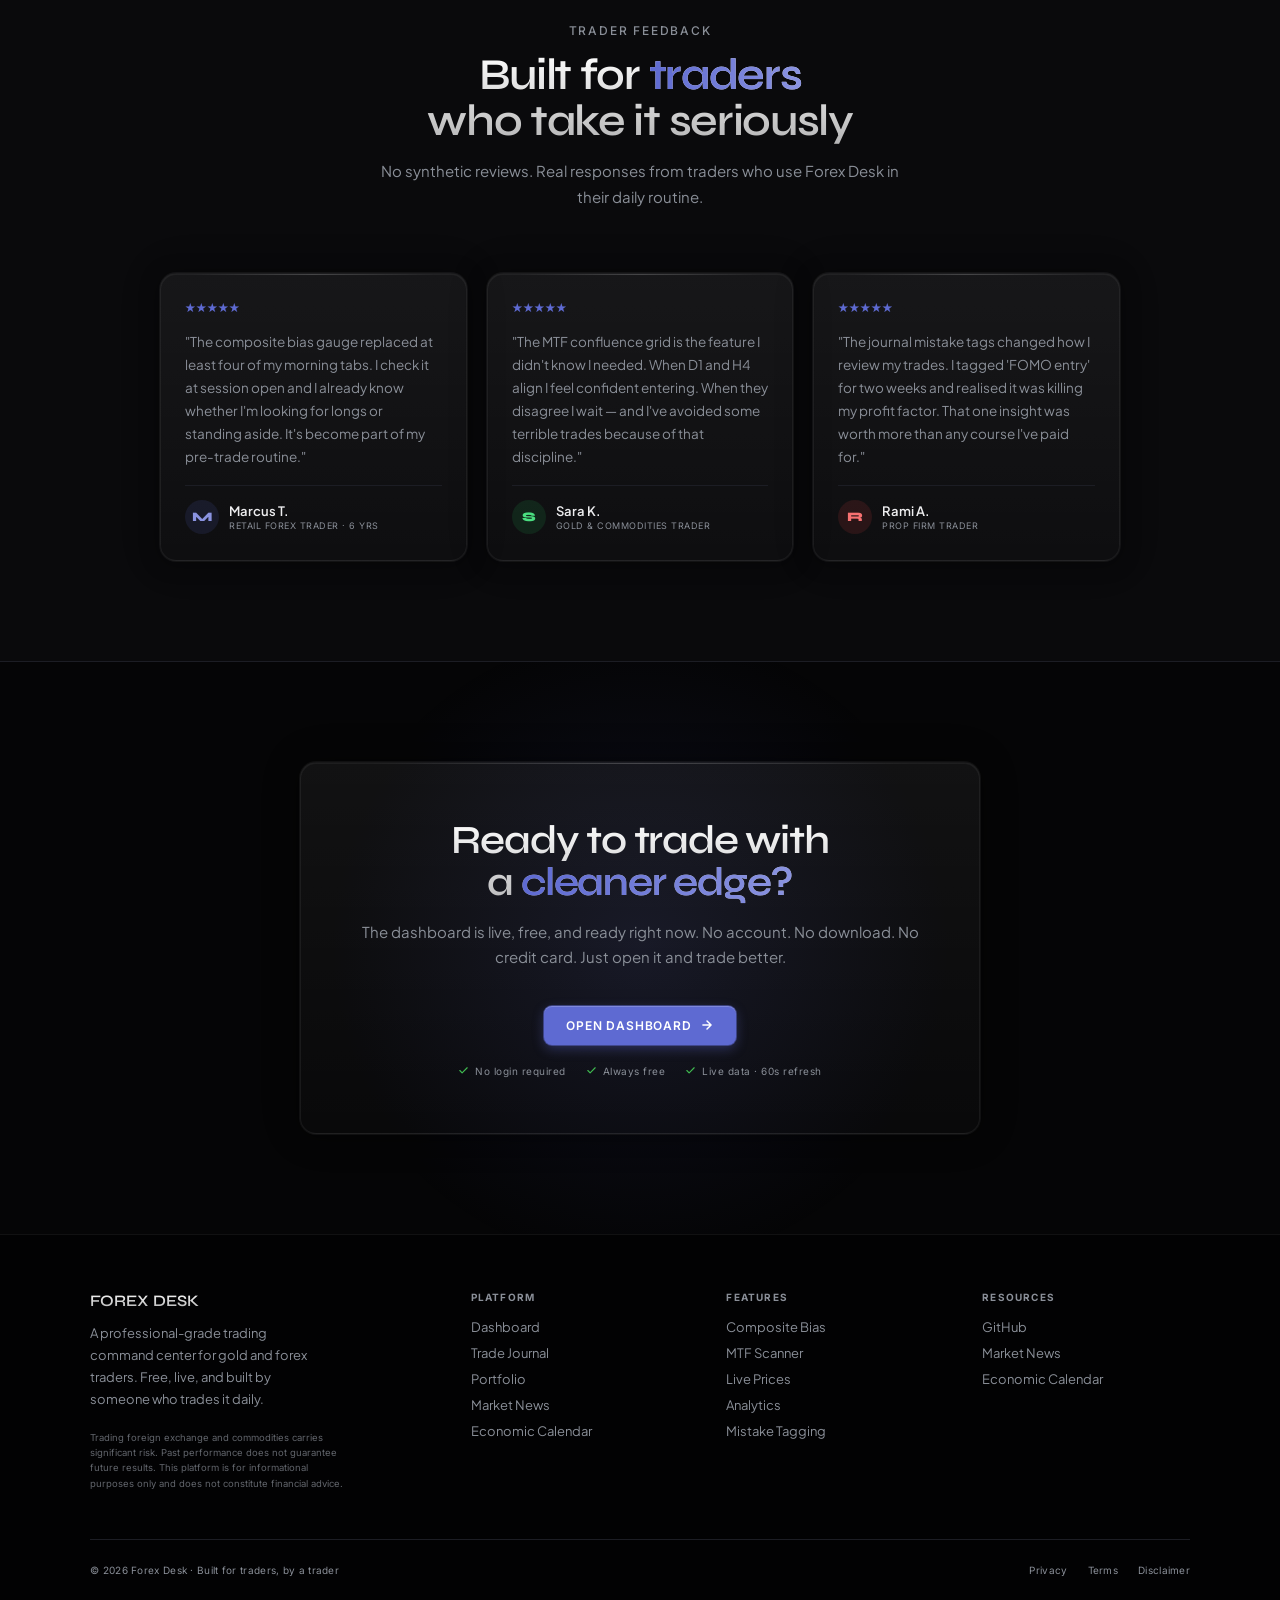
==== commit 11b4b465: "feat: extreme upgrade — animations, analytics, shortcuts, bookmarks, PWA Visual: - Page-load curtain" ====
--- a/index.html
+++ b/index.html
@@ -16,6 +16,10 @@
 <meta name="twitter:image"      content="https://hussein-zreik.github.io/gold-trader/og-image.svg">
 <link rel="canonical"           href="https://hussein-zreik.github.io/gold-trader/index.html">
 <meta name="theme-color" content="#050506">
+<link rel="icon" href="favicon.svg?v=5">
+<link rel="apple-touch-icon" href="icon-192.png">
+<link rel="manifest" href="manifest.json">
+<script type="application/ld+json">{"@context":"https://schema.org","@type":"WebApplication","name":"Forex Desk","url":"https://hussein-zreik.github.io/gold-trader/","description":"Professional gold & forex trading command center with live prices, trade journal, portfolio tracker, economic calendar, and smart money analysis.","applicationCategory":"FinanceApplication","operatingSystem":"Any","offers":{"@type":"Offer","price":"0","priceCurrency":"USD"}}</script>
 <link rel="preconnect" href="https://fonts.googleapis.com">
 <link rel="preconnect" href="https://fonts.gstatic.com" crossorigin>
 <link rel="preload" as="style" href="https://fonts.googleapis.com/css2?family=Plus+Jakarta+Sans:wght@400;500;600;700;800&family=Inter:wght@300;400;500;600&family=Syne:wght@700;800;900&display=swap">
@@ -1555,8 +1559,8 @@
 /* ════ LINEAR / MODERN — LIGHT MODE OVERRIDES ════ */
 
 /* Canvas & body */
-body.light-mode { background: #FAF8F6 !important; color: #09090B !important; }
-html.light-mode  { background: #FAF8F6 !important; }
+body.light-mode { background: #EBEBF0 !important; color: #09090B !important; }
+html.light-mode  { background: #EBEBF0 !important; }
 
 /* Ambient blobs → light mists */
 body.light-mode .lx-blob.b1 { background: radial-gradient(circle,rgba(79,70,229,.05),transparent 70%) !important; }
@@ -1676,6 +1680,28 @@
 /* Legal modal */
 body.light-mode #legalModal { background: #FFFFFF !important; color: #09090B !important; border-color: rgba(0,0,0,.08) !important; box-shadow: 0 8px 40px rgba(0,0,0,.12) !important; }
 
+/* ── Skip link ── */
+.skip-link-idx{position:absolute;top:8px;left:8px;z-index:10000;padding:8px 16px;background:#5E6AD2;color:#fff;font-size:13px;font-weight:600;border-radius:6px;text-decoration:none;transform:translateY(-120%);transition:transform .2s;outline:none}
+.skip-link-idx:focus{transform:translateY(0)}
+body.light-mode .skip-link-idx{background:#4F46E5}
+
+/* ── Page-load curtain ── */
+#lx-curtain{position:fixed;inset:0;z-index:9999;background:#050506;pointer-events:none;opacity:1;transition:opacity 500ms ease}
+body.light-mode #lx-curtain{background:#EBEBF0}
+@keyframes lx-page-leave{from{opacity:1}to{opacity:0}}
+html.page-leaving{animation:lx-page-leave 200ms ease forwards}
+@media(prefers-reduced-motion:reduce){html.page-leaving{animation:none}}
+
+/* ── Modal entrance animation ── */
+@keyframes modal-in{from{opacity:0;transform:scale(.96)}to{opacity:1;transform:scale(1)}}
+@keyframes backdrop-in{from{opacity:0}to{opacity:1}}
+#legalModal[open]{animation:modal-in .25s both}
+#legalModal[open]::backdrop{animation:backdrop-in .25s both}
+@supports(selector(dialog:has(+*)) and (not (display: none))){
+  @starting-style{#legalModal[open]{opacity:0;transform:scale(.96)}}
+  @starting-style{#legalModal[open]::backdrop{opacity:0}}
+}
+
 /* Hero badge shimmer headline accent */
 body.light-mode .hl-blue { color: #4F46E5 !important; }
 body.light-mode .hero-eyebrow { color: #52525B !important; border-color: rgba(0,0,0,.08) !important; background: rgba(0,0,0,.04) !important; }
@@ -1685,6 +1711,8 @@
 </style>
 </head>
 <body>
+<div id="lx-curtain"></div>
+<a class="skip-link-idx" href="#main-content">Skip to main content</a>
 <div class="lx-blob b1" aria-hidden="true"></div>
 <div class="lx-blob b2" aria-hidden="true"></div>
 <div class="lx-blob b3" aria-hidden="true"></div>
@@ -1733,7 +1761,7 @@
 </nav>
 
 <!-- ── HERO ── -->
-<section class="hero" aria-label="Hero">
+<section class="hero" aria-label="Hero" id="main-content">
   <div class="hero-glow-blue" aria-hidden="true"></div>
   <div class="hero-glow-red"  aria-hidden="true"></div>
   <div class="hero-inner">
@@ -2005,19 +2033,19 @@
   <div class="section-label" style="margin-bottom:48px;">By The Numbers</div>
   <div class="stats-inner">
     <div class="stat-card">
-      <div class="stat-num">30+</div>
+      <div class="stat-num" data-count="30" data-suffix="+">30+</div>
       <div class="stat-label">Live Instruments</div>
     </div>
     <div class="stat-card">
-      <div class="stat-num">6</div>
+      <div class="stat-num" data-count="6">6</div>
       <div class="stat-label">Bias Signals</div>
     </div>
     <div class="stat-card">
-      <div class="stat-num">60s</div>
+      <div class="stat-num" data-count="60" data-suffix="s">60s</div>
       <div class="stat-label">Refresh Cycle</div>
     </div>
     <div class="stat-card">
-      <div class="stat-num">100%</div>
+      <div class="stat-num" data-count="100" data-suffix="%">100%</div>
       <div class="stat-label">Free · No Login</div>
     </div>
   </div>
@@ -2230,6 +2258,35 @@
 })();
 </script>
 <script>
+/* ── Page-load curtain fade-out ── */
+(function(){
+  var _ct; try{_ct=localStorage.getItem('fxdesk_theme_v1');}catch(e){}
+  var cur=document.getElementById('lx-curtain');
+  if(cur&&_ct==='light')cur.style.background='#EBEBF0';
+  requestAnimationFrame(function(){requestAnimationFrame(function(){
+    var c=document.getElementById('lx-curtain');
+    if(c){c.style.opacity='0';c.addEventListener('transitionend',function(){c.remove();},{once:true});}
+  });});
+  /* ── Stat counter animation ── */
+  function animCount(el,to,suffix,dur){
+    if(!el)return;
+    if(window.matchMedia&&window.matchMedia('(prefers-reduced-motion:reduce)').matches){el.textContent=to+suffix;return;}
+    var start=null,fmt=function(v){return Math.round(v)+suffix;};
+    function step(ts){if(!start)start=ts;var p=Math.min((ts-start)/dur,1),e=1-Math.pow(1-p,3);el.textContent=fmt(to*e);if(p<1)requestAnimationFrame(step);}
+    requestAnimationFrame(step);
+  }
+  var countersRan=false;
+  var statObs=new IntersectionObserver(function(entries){
+    if(countersRan)return;
+    var anyIn=entries.some(function(e){return e.isIntersecting;});
+    if(!anyIn)return;
+    countersRan=true;
+    document.querySelectorAll('.stat-num[data-count]').forEach(function(el){
+      animCount(el,parseInt(el.dataset.count,10),el.dataset.suffix||'',900);
+    });
+  },{threshold:0.2});
+  document.querySelectorAll('.stat-card').forEach(function(c){statObs.observe(c);});
+})();
 /* ── Hero scroll-parallax (Linear/Modern redesign) ── */
 (function(){
   if(window.matchMedia&&window.matchMedia('(prefers-reduced-motion:reduce)').matches)return;
@@ -2272,5 +2329,23 @@
   els.forEach(function(el){io.observe(el);});
 })();
 </script>
+<script>
+/* ── Page transitions ── */
+(function(){
+  document.addEventListener('click',function(e){
+    var a=e.target.closest('a[href]');
+    if(!a)return;
+    var href=a.getAttribute('href');
+    if(!href||href.startsWith('#')||href.startsWith('mailto:')||href.startsWith('javascript:'))return;
+    if(a.target==='_blank'||e.ctrlKey||e.metaKey||e.shiftKey||e.altKey)return;
+    try{var url=new URL(href,location.href);if(url.origin!==location.origin)return;if(!/\.html(\?|#|$)/.test(url.pathname)&&url.pathname!=='/'&&!url.pathname.endsWith('/'))return;}catch(err){return;}
+    e.preventDefault();
+    var dest=a.href;
+    if(window.matchMedia&&window.matchMedia('(prefers-reduced-motion:reduce)').matches){location.href=dest;return;}
+    document.documentElement.classList.add('page-leaving');
+    setTimeout(function(){location.href=dest;},200);
+  });
+})();
+</script>
 </body>
 </html>
